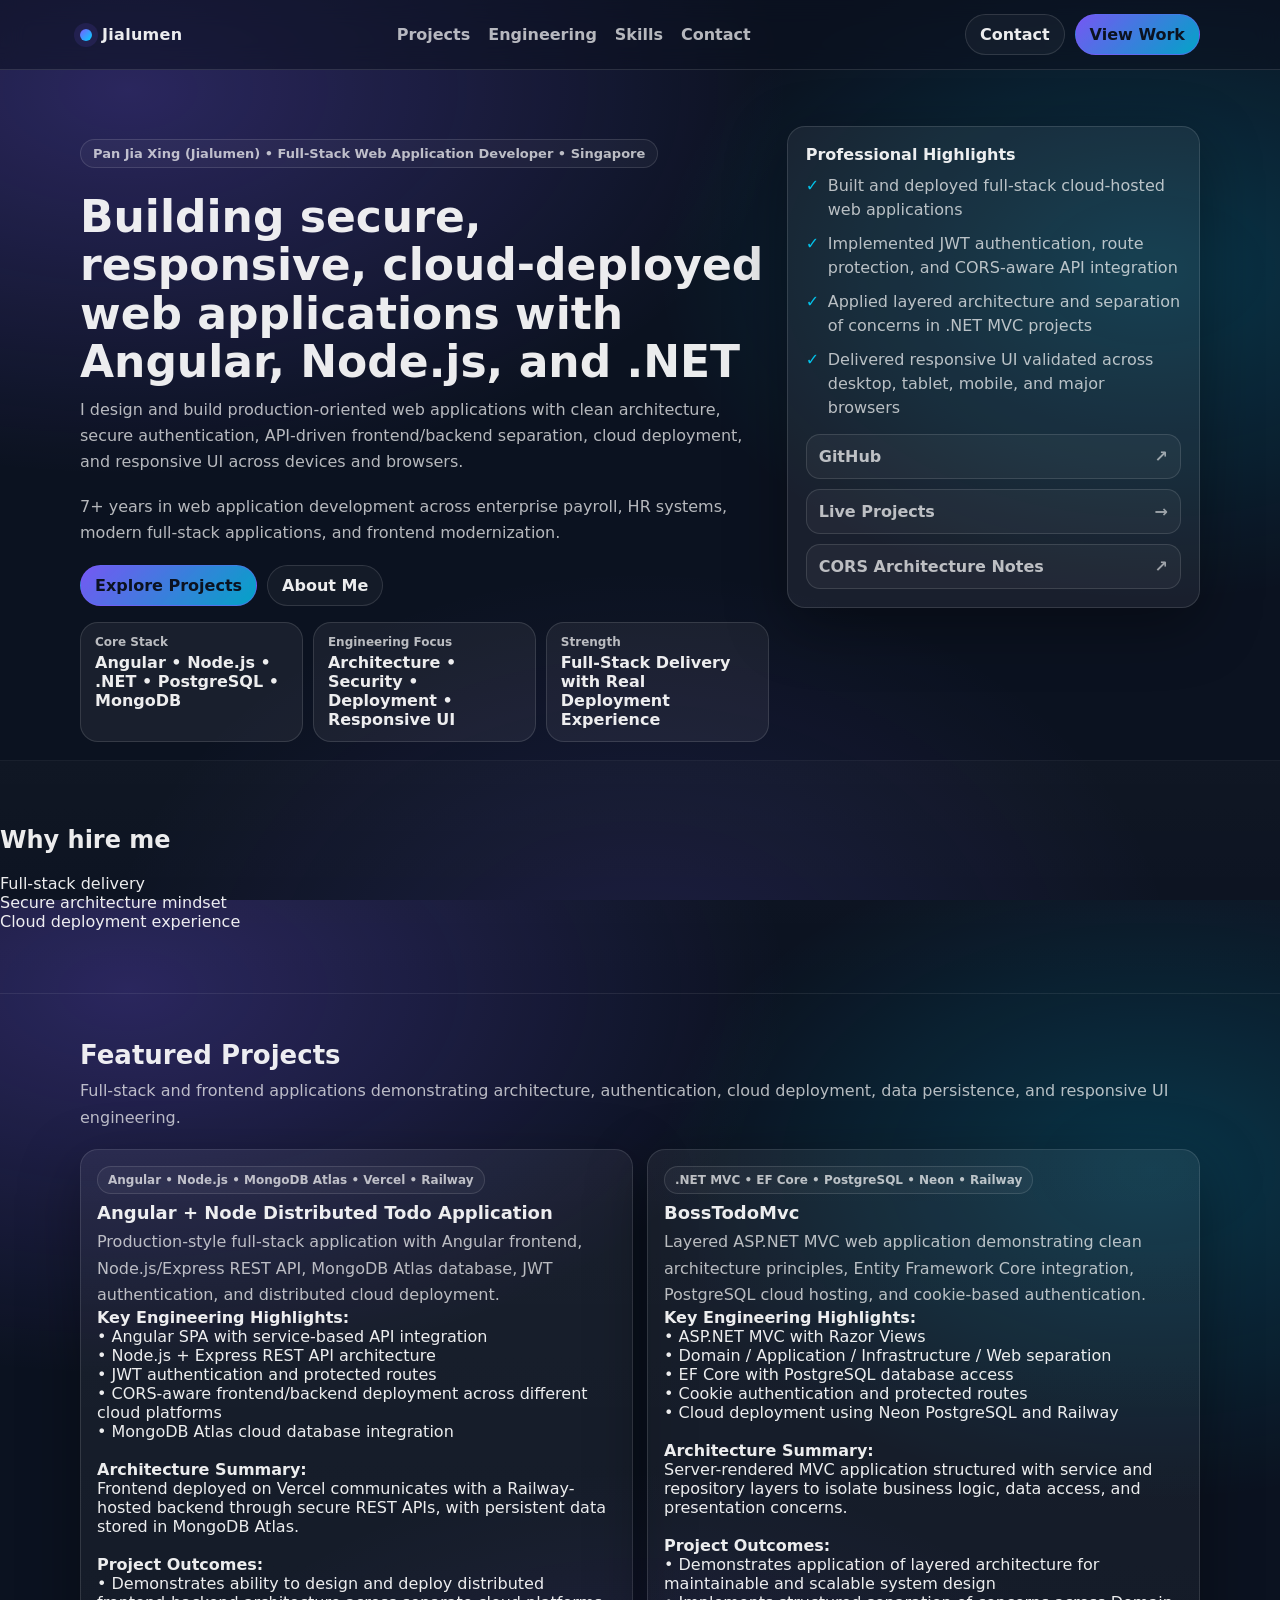
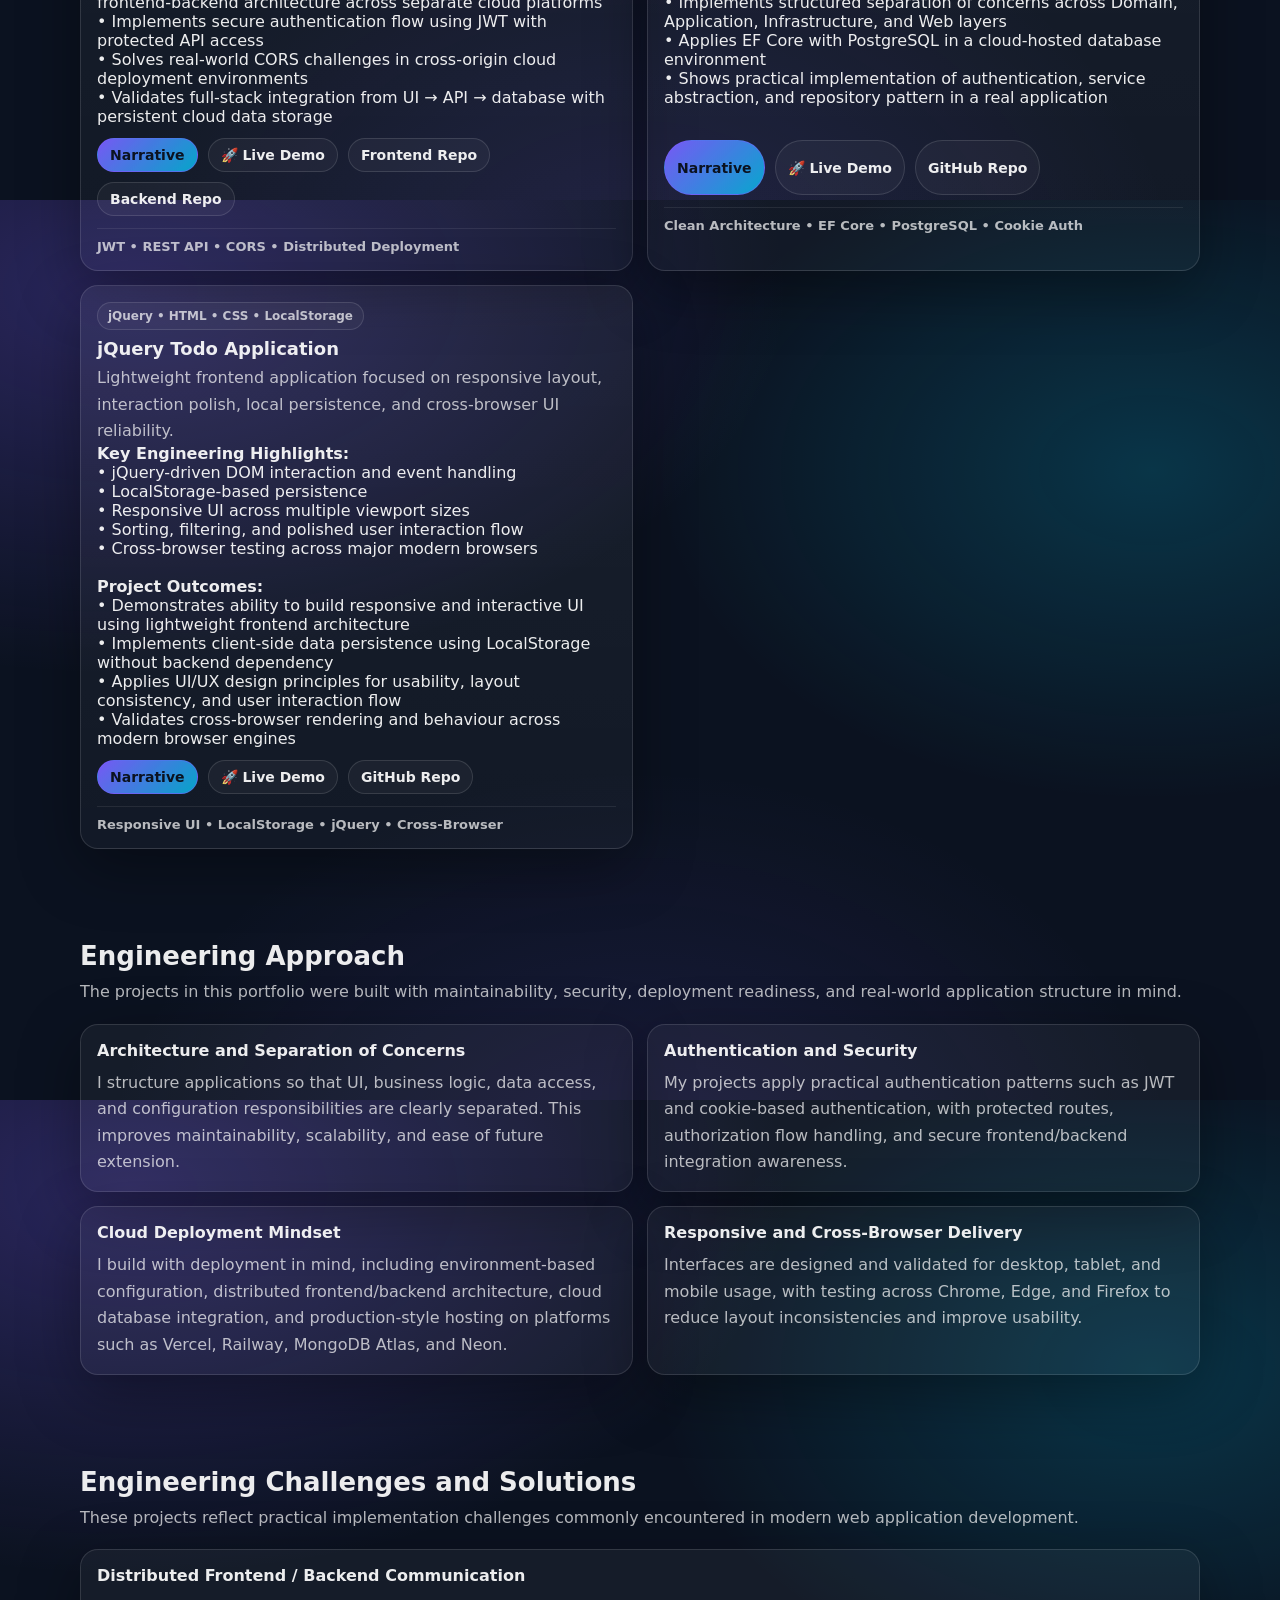
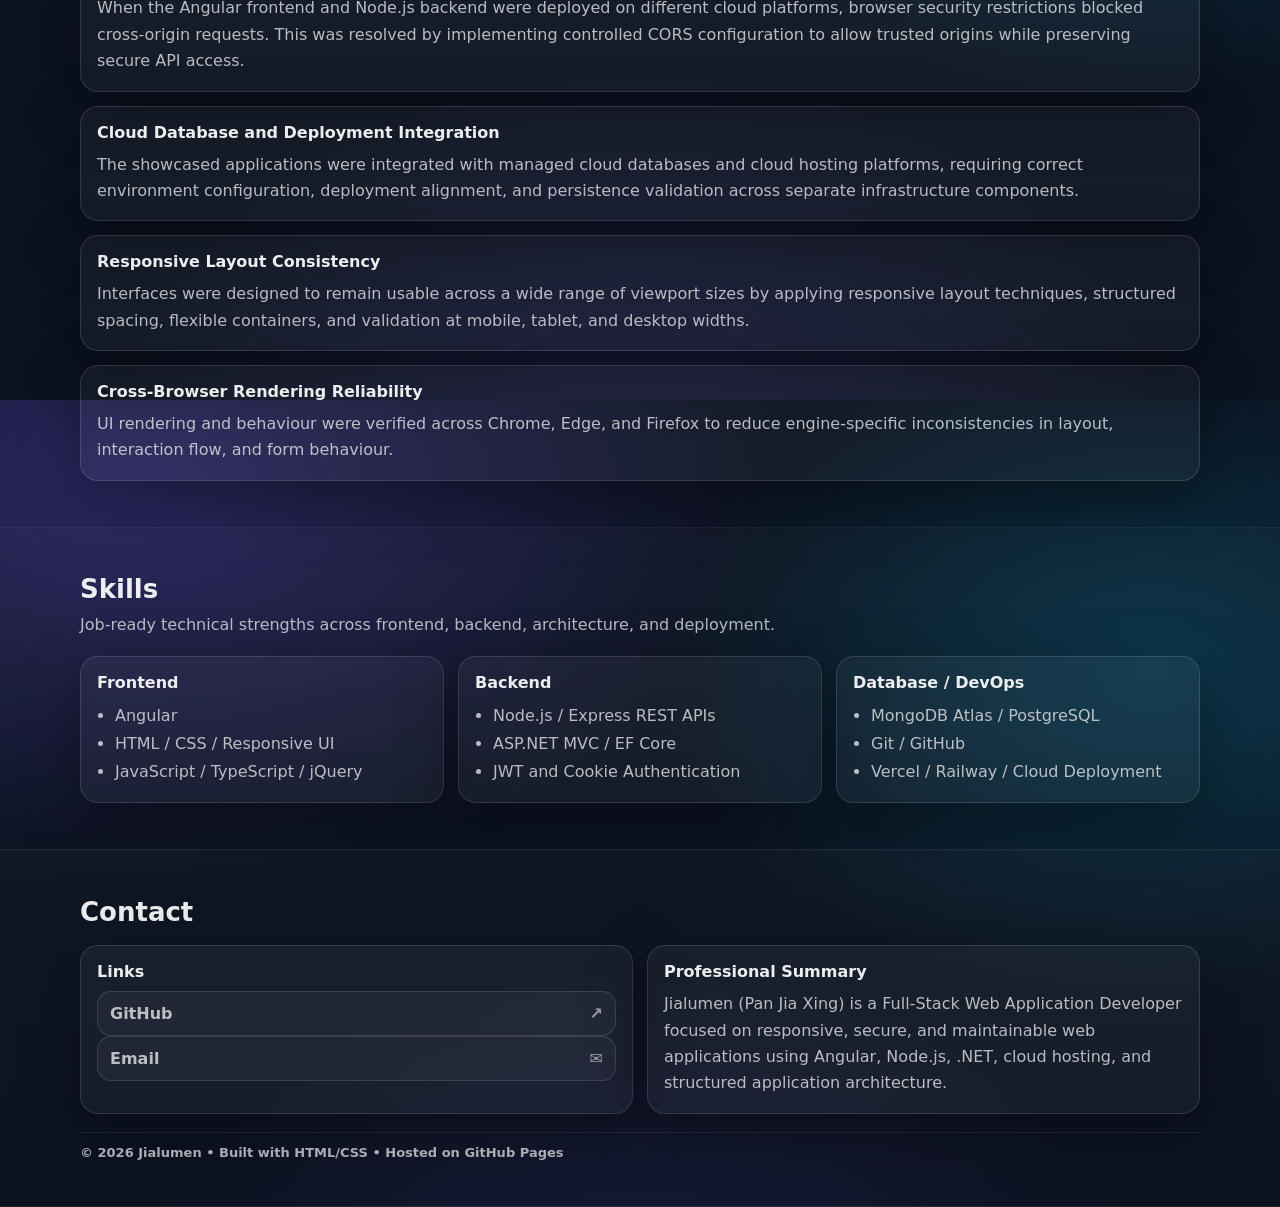
==== index.html @ de4a8c8d "Projects portfolio enhancement" ====
<!doctype html>
<html lang="en">
<head>
  <meta charset="utf-8" />
  <meta name="viewport" content="width=device-width, initial-scale=1" />
  <meta
    name="description"
    content="Jialumen (Pan Jia Xing) — Full-Stack Web Application Developer portfolio featuring Angular, Node.js, .NET, cloud deployment, authentication, clean architecture, and responsive UI engineering."
  />
  <title>Jialumen | Full-Stack Web Application Developer</title>

  <link rel="stylesheet" href="assets/css/style.css" />
</head>

<body>
  <!-- Header -->
  <header class="site-header">
    <div class="container nav">
      <a class="brand" href="#top" aria-label="Go to top">
        <span class="brand-dot" aria-hidden="true"></span>
        <span class="brand-text">Jialumen</span>
      </a>

      <nav class="nav-links" aria-label="Primary">
        <a href="#projects">Projects</a>
        <a href="#engineering">Engineering</a>
        <a href="#skills">Skills</a>
        <a href="#contact">Contact</a>
      </nav>

      <div class="nav-actions">
        <a class="btn btn-ghost" href="#contact">Contact</a>
        <a class="btn btn-primary" href="#projects">View Work</a>
      </div>
    </div>
  </header>

  <main id="top">
    <!-- Hero -->
    <section class="hero">
      <div class="container hero-grid">
        <div class="hero-left">
          <p class="pill">Pan Jia Xing (Jialumen) • Full-Stack Web Application Developer • Singapore</p>

          <h1 class="hero-title">
            Building secure, responsive, cloud-deployed web applications with Angular, Node.js, and .NET
          </h1>

          <p class="hero-subtitle">
            I design and build production-oriented web applications with clean architecture, secure authentication,
            API-driven frontend/backend separation, cloud deployment, and responsive UI across devices and browsers.
          </p>

<p class="hero-subtitle">
          7+ years in web application development across enterprise payroll, HR systems, 
          modern full-stack applications, and frontend modernization.
</p>
          <div class="hero-cta">
            <a class="btn btn-primary" href="#projects">Explore Projects</a>
            <a class="btn btn-ghost" href="About_Me.html" target="_blank" rel="noopener noreferrer">About Me</a>
          </div>

          <div class="hero-meta">
            <div class="meta-card">
              <div class="meta-label">Core Stack</div>
              <div class="meta-value">Angular • Node.js • .NET • PostgreSQL • MongoDB</div>
            </div>
            <div class="meta-card">
              <div class="meta-label">Engineering Focus</div>
              <div class="meta-value">Architecture • Security • Deployment • Responsive UI</div>
            </div>
            <div class="meta-card">
              <div class="meta-label">Strength</div>
              <div class="meta-value">Full-Stack Delivery with Real Deployment Experience</div>
            </div>
          </div>
        </div>

        <aside class="hero-right" aria-label="Highlights">
          <div class="panel">
            <h2 class="panel-title">Professional Highlights</h2>
            <ul class="checklist">
              <li>Built and deployed full-stack cloud-hosted web applications</li>
              <li>Implemented JWT authentication, route protection, and CORS-aware API integration</li>
              <li>Applied layered architecture and separation of concerns in .NET MVC projects</li>
              <li>Delivered responsive UI validated across desktop, tablet, mobile, and major browsers</li>
            </ul>

            <div class="panel-links">
              <a class="link-row" href="https://github.com/Heng03a" target="_blank" rel="noreferrer">
                <span>GitHub</span><span class="arrow">↗</span>
              </a>
              <a class="link-row" href="#projects">
                <span>Live Projects</span><span class="arrow">→</span>
              </a>
              <a class="link-row" href="Distributed_CORS.html" target="_blank" rel="noopener noreferrer">
                <span>CORS Architecture Notes</span><span class="arrow">↗</span>
              </a>
            </div>
          </div>
        </aside>
      </div>
    </section>

<section id="why-hire-me" class="section section-alt">
          <h2>Why hire me</h2>
  <p>
  Full-stack delivery<br />

Secure architecture mindset<br />

Cloud deployment experience<br />

</p>
</section>
    
    <!-- Projects -->
    <section id="projects" class="section">
      <div class="container">
        <div class="section-head">
          <h2>Featured Projects</h2>
          <p>
            Full-stack and frontend applications demonstrating architecture, authentication, cloud deployment,
            data persistence, and responsive UI engineering.
          </p>
        </div>

        <div class="grid cards">
          <!-- Project 1 -->
          <article class="card">
            <div class="card-top">
              <div class="tag">Angular • Node.js • MongoDB Atlas • Vercel • Railway</div>
              <h3>Angular + Node Distributed Todo Application</h3>

              <p class="muted">
                Production-style full-stack application with Angular frontend, Node.js/Express REST API,
                MongoDB Atlas database, JWT authentication, and distributed cloud deployment.
              </p>

              <div>
                <b>Key Engineering Highlights:</b><br />
                • Angular SPA with service-based API integration<br />
                • Node.js + Express REST API architecture<br />
                • JWT authentication and protected routes<br />
                • CORS-aware frontend/backend deployment across different cloud platforms<br />
                • MongoDB Atlas cloud database integration
                <br /><br />

                <b>Architecture Summary:</b><br />
                Frontend deployed on Vercel communicates with a Railway-hosted backend through secure REST APIs,
                with persistent data stored in MongoDB Atlas.
<br /><br />
                <b>Project Outcomes:</b><br />
• Demonstrates ability to design and deploy distributed frontend-backend architecture across separate cloud platforms<br />
• Implements secure authentication flow using JWT with protected API access<br />
• Solves real-world CORS challenges in cross-origin cloud deployment environments<br />
• Validates full-stack integration from UI → API → database with persistent cloud data storage
              </div>
            </div>

            <div class="card-actions">
              <a class="btn btn-primary btn-sm" href="projects/Angular-Todo.html" target="_blank" rel="noopener noreferrer">
                Narrative
              </a>
              <a class="btn btn-ghost btn-sm" href="https://angular-todo-mongodb-frontend.vercel.app/login" target="_blank" rel="noopener noreferrer">
                🚀 Live Demo
              </a>
              <a class="btn btn-ghost btn-sm" href="https://github.com/Heng03a/angular-todo-mongodb-frontend#README.md" target="_blank" rel="noopener noreferrer">
                Frontend Repo
              </a>
              <a class="btn btn-ghost btn-sm" href="https://github.com/Heng03a/angular-todo-mongodb-backend#README.md" target="_blank" rel="noopener noreferrer">
                Backend Repo
              </a>
            </div>

            <div class="card-foot">
              <span class="foot-item">JWT • REST API • CORS • Distributed Deployment</span>
            </div>
          </article>

          <!-- Project 2 -->
          <article class="card">
            <div class="card-top">
              <div class="tag">.NET MVC • EF Core • PostgreSQL • Neon • Railway</div>
              <h3>BossTodoMvc</h3>

              <p class="muted">
                Layered ASP.NET MVC web application demonstrating clean architecture principles,
                Entity Framework Core integration, PostgreSQL cloud hosting, and cookie-based authentication.
              </p>

              <div>
                <b>Key Engineering Highlights:</b><br />
                • ASP.NET MVC with Razor Views<br />
                • Domain / Application / Infrastructure / Web separation<br />
                • EF Core with PostgreSQL database access<br />
                • Cookie authentication and protected routes<br />
                • Cloud deployment using Neon PostgreSQL and Railway
                <br /><br />

                <b>Architecture Summary:</b><br />
                Server-rendered MVC application structured with service and repository layers to isolate business logic,
                data access, and presentation concerns.
<br /><br />
<b>Project Outcomes:</b><br />
• Demonstrates application of layered architecture for maintainable and scalable system design<br />
• Implements structured separation of concerns across Domain, Application, Infrastructure, and Web layers<br />
• Applies EF Core with PostgreSQL in a cloud-hosted database environment<br />
• Shows practical implementation of authentication, service abstraction, and repository pattern in a real application
              </div>
            </div>

            <div class="card-actions">
              <a class="btn btn-primary btn-sm" href="projects/BossTodoMvc.html" target="_blank" rel="noopener noreferrer">
                Narrative
              </a>
              <a class="btn btn-ghost btn-sm" href="https://bosstodomvcrailwayneno-production.up.railway.app/" target="_blank" rel="noopener noreferrer">
                🚀 Live Demo
              </a>
              <a class="btn btn-ghost btn-sm" href="https://github.com/Heng03a/BossTodoMvc_Railway_Neno#README.md" target="_blank" rel="noopener noreferrer">
                GitHub Repo
              </a>
            </div>

            <div class="card-foot">
              <span class="foot-item">Clean Architecture • EF Core • PostgreSQL • Cookie Auth</span>
            </div>
          </article>

          <!-- Project 3 -->
          <article class="card">
            <div class="card-top">
              <div class="tag">jQuery • HTML • CSS • LocalStorage</div>
              <h3>jQuery Todo Application</h3>

              <p class="muted">
                Lightweight frontend application focused on responsive layout, interaction polish,
                local persistence, and cross-browser UI reliability.
              </p>

              <div>
                <b>Key Engineering Highlights:</b><br />
                • jQuery-driven DOM interaction and event handling<br />
                • LocalStorage-based persistence<br />
                • Responsive UI across multiple viewport sizes<br />
                • Sorting, filtering, and polished user interaction flow<br />
                • Cross-browser testing across major modern browsers
<br /><br />
                <b>Project Outcomes:</b><br />
• Demonstrates ability to build responsive and interactive UI using lightweight frontend architecture<br />
• Implements client-side data persistence using LocalStorage without backend dependency<br />
• Applies UI/UX design principles for usability, layout consistency, and user interaction flow<br />
• Validates cross-browser rendering and behaviour across modern browser engines

              </div>
            </div>

            <div class="card-actions">
              <a class="btn btn-primary btn-sm" href="projects/jquery-todo.html" target="_blank" rel="noopener noreferrer">
                Narrative
              </a>
              <a class="btn btn-ghost btn-sm" href="https://heng03a.github.io/jquery-todo-app/" target="_blank" rel="noopener noreferrer">
                🚀 Live Demo
              </a>
              <a class="btn btn-ghost btn-sm" href="https://github.com/Heng03a/jquery-todo-app#README.md" target="_blank" rel="noopener noreferrer">
                GitHub Repo
              </a>
            </div>

            <div class="card-foot">
              <span class="foot-item">Responsive UI • LocalStorage • jQuery • Cross-Browser</span>
            </div>
          </article>
        </div>
      </div>
    </section>

    <!-- Engineering -->
    <section id="engineering" class="section">
      <div class="container">
        <div class="section-head">
          <h2>Engineering Approach</h2>
          <p>
            The projects in this portfolio were built with maintainability, security, deployment readiness,
            and real-world application structure in mind.
          </p>
        </div>

        <div class="grid cols-2">
          <div class="mini-card">
            <h3>Architecture and Separation of Concerns</h3>
            <p class="muted">
              I structure applications so that UI, business logic, data access, and configuration responsibilities
              are clearly separated. This improves maintainability, scalability, and ease of future extension.
            </p>
          </div>

          <div class="mini-card">
            <h3>Authentication and Security</h3>
            <p class="muted">
              My projects apply practical authentication patterns such as JWT and cookie-based authentication,
              with protected routes, authorization flow handling, and secure frontend/backend integration awareness.
            </p>
          </div>

          <div class="mini-card">
            <h3>Cloud Deployment Mindset</h3>
            <p class="muted">
              I build with deployment in mind, including environment-based configuration, distributed frontend/backend
              architecture, cloud database integration, and production-style hosting on platforms such as Vercel,
              Railway, MongoDB Atlas, and Neon.
            </p>
          </div>

          <div class="mini-card">
            <h3>Responsive and Cross-Browser Delivery</h3>
            <p class="muted">
              Interfaces are designed and validated for desktop, tablet, and mobile usage, with testing across
              Chrome, Edge, and Firefox to reduce layout inconsistencies and improve usability.
            </p>
          </div>
        </div>
      </div>
    </section>

    <!-- Engineering Challenges -->
    <section id="engineering-challenges" class="section">
      <div class="container">
        <div class="section-head">
          <h2>Engineering Challenges and Solutions</h2>
          <p>
            These projects reflect practical implementation challenges commonly encountered in modern web application development.
          </p>
        </div>

        <div class="grid cols-1">
          <div class="mini-card">
            <h3>Distributed Frontend / Backend Communication</h3>
            <p class="muted">
              When the Angular frontend and Node.js backend were deployed on different cloud platforms,
              browser security restrictions blocked cross-origin requests. This was resolved by implementing
              controlled CORS configuration to allow trusted origins while preserving secure API access.
            </p>
          </div>

          <div class="mini-card">
            <h3>Cloud Database and Deployment Integration</h3>
            <p class="muted">
              The showcased applications were integrated with managed cloud databases and cloud hosting platforms,
              requiring correct environment configuration, deployment alignment, and persistence validation
              across separate infrastructure components.
            </p>
          </div>

          <div class="mini-card">
            <h3>Responsive Layout Consistency</h3>
            <p class="muted">
              Interfaces were designed to remain usable across a wide range of viewport sizes by applying responsive
              layout techniques, structured spacing, flexible containers, and validation at mobile, tablet, and desktop widths.
            </p>
          </div>

          <div class="mini-card">
            <h3>Cross-Browser Rendering Reliability</h3>
            <p class="muted">
              UI rendering and behaviour were verified across Chrome, Edge, and Firefox to reduce engine-specific
              inconsistencies in layout, interaction flow, and form behaviour.
            </p>
          </div>
        </div>
      </div>
    </section>

    <!-- Skills -->
    <section id="skills" class="section section-alt">
      <div class="container">
        <div class="section-head">
          <h2>Skills</h2>
          <p>Job-ready technical strengths across frontend, backend, architecture, and deployment.</p>
        </div>

        <div class="grid cols-3">
          <div class="mini-card">
            <h3>Frontend</h3>
            <ul class="bullets">
              <li>Angular</li>
              <li>HTML / CSS / Responsive UI</li>
              <li>JavaScript / TypeScript / jQuery</li>
            </ul>
          </div>

          <div class="mini-card">
            <h3>Backend</h3>
            <ul class="bullets">
              <li>Node.js / Express REST APIs</li>
              <li>ASP.NET MVC / EF Core</li>
              <li>JWT and Cookie Authentication</li>
            </ul>
          </div>

          <div class="mini-card">
            <h3>Database / DevOps</h3>
            <ul class="bullets">
              <li>MongoDB Atlas / PostgreSQL</li>
              <li>Git / GitHub</li>
              <li>Vercel / Railway / Cloud Deployment</li>
            </ul>
          </div>
        </div>
      </div>
    </section>

    <!-- Contact -->
    <section id="contact" class="section section-alt">
      <div class="container">
        <div class="section-head">
          <h2>Contact</h2>
        </div>

        <div class="contact-grid">
          <div class="mini-card">
            <h3>Links</h3>
            <div class="contact-links">
              <a class="link-row" href="https://github.com/Heng03a" target="_blank" rel="noreferrer">
                <span>GitHub</span><span class="arrow">↗</span>
              </a>
<!--              <a class="link-row" href="https://www.linkedin.com/" target="_blank" rel="noreferrer">
                <span>LinkedIn</span><span class="arrow">↗</span>
              </a> -->
              <a class="link-row" href="mailto:heng03a@gmail.com" target="_blank" rel="noreferrer">
                <span>Email</span><span class="arrow">✉</span>
              </a>
            </div>
          </div>

          <div class="mini-card">
            <h3>Professional Summary</h3>
            <p class="muted">
              Jialumen (Pan Jia Xing) is a Full-Stack Web Application Developer focused on responsive,
              secure, and maintainable web applications using Angular, Node.js, .NET, cloud hosting,
              and structured application architecture.
            </p>
          </div>
        </div>

        <footer class="footer">
          <span>© <span id="year"></span> Jialumen • Built with HTML/CSS • Hosted on GitHub Pages</span>
        </footer>
      </div>
    </section>
  </main>

  <script>
    document.getElementById("year").textContent = new Date().getFullYear();
  </script>
</body>
</html>
---- assets/css/style.css ----
:root{
  --bg: #0b1220;
  --panel: rgba(255,255,255,0.06);
  --panel2: rgba(255,255,255,0.09);
  --text: rgba(255,255,255,0.92);
  --muted: rgba(255,255,255,0.70);
  --border: rgba(255,255,255,0.12);
  --accent: #7c5cff;
  --accent2: #00d4ff;

  --radius: 18px;
  --shadow: 0 18px 60px rgba(0,0,0,0.35);
}

*{ box-sizing: border-box; }
html, body{ height: 100%; }
body{
  margin: 0;
  font-family: ui-sans-serif, system-ui, -apple-system, Segoe UI, Roboto, Arial, "Apple Color Emoji","Segoe UI Emoji";
  color: var(--text);
  background:
    radial-gradient(1200px 700px at 10% 10%, rgba(124,92,255,0.28), transparent 55%),
    radial-gradient(900px 600px at 90% 30%, rgba(0,212,255,0.18), transparent 55%),
    radial-gradient(900px 700px at 50% 110%, rgba(124,92,255,0.14), transparent 60%),
    var(--bg);
}

a{ color: inherit; text-decoration: none; }
a:hover{ opacity: 0.95; }
code{ font-family: ui-monospace, SFMono-Regular, Menlo, Monaco, Consolas, "Liberation Mono", "Courier New", monospace; }

.container{
  width: min(1120px, calc(100% - 40px));
  margin: 0 auto;
}

.site-header{
  position: sticky;
  top: 0;
  z-index: 50;
  backdrop-filter: blur(12px);
  background: rgba(11,18,32,0.55);
  border-bottom: 1px solid var(--border);
}

.nav{
  display: flex;
  align-items: center;
  justify-content: space-between;
  padding: 14px 0;
  gap: 16px;
}

.brand{
  display: flex;
  align-items: center;
  gap: 10px;
  font-weight: 800;
  letter-spacing: 0.3px;
}
.brand-dot{
  width: 12px;
  height: 12px;
  border-radius: 99px;
  background: linear-gradient(135deg, var(--accent), var(--accent2));
  box-shadow: 0 0 0 6px rgba(124,92,255,0.12);
}
.brand-text{ font-size: 16px; }

.nav-links{
  display: none;
  gap: 18px;
  color: var(--muted);
  font-weight: 600;
}
.nav-links a:hover{ color: var(--text); }

.nav-actions{
  display: flex;
  gap: 10px;
  align-items: center;
}

.btn{
  display: inline-flex;
  align-items: center;
  justify-content: center;
  border-radius: 999px;
  padding: 10px 14px;
  font-weight: 700;
  border: 1px solid var(--border);
  background: rgba(255,255,255,0.04);
}
.btn:hover{ background: rgba(255,255,255,0.07); }
.btn-primary{
  border-color: rgba(124,92,255,0.45);
  background: linear-gradient(135deg, rgba(124,92,255,0.95), rgba(0,212,255,0.75));
  color: #0b1220;
}
.btn-ghost{
  color: var(--text);
}
.btn-sm{
  padding: 8px 12px;
  font-size: 14px;
}

/* Hero */
.hero{
  padding: 56px 0 18px;
}
.hero-grid{
  display: grid;
  gap: 18px;
}
.hero-title{
  font-size: clamp(28px, 3.5vw, 44px);
  line-height: 1.1;
  margin: 12px 0 10px;
}
.hero-subtitle{
  color: var(--muted);
  line-height: 1.65;
  font-size: 16px;
  margin: 0 0 18px;
}

.accent{
  background: linear-gradient(135deg, var(--accent), var(--accent2));
  -webkit-background-clip: text;
  background-clip: text;
  color: transparent;
}
.pill{
  display: inline-flex;
  padding: 6px 12px;
  border-radius: 999px;
  border: 1px solid var(--border);
  background: rgba(255,255,255,0.04);
  color: var(--muted);
  font-weight: 700;
  font-size: 13px;
}

.hero-cta{ display: flex; gap: 10px; flex-wrap: wrap; }

.hero-meta{
  display: grid;
  gap: 10px;
  margin-top: 16px;
}
.meta-card{
  padding: 12px 14px;
  border-radius: var(--radius);
  border: 1px solid var(--border);
  background: var(--panel);
}
.meta-label{ color: var(--muted); font-size: 12px; font-weight: 700; }
.meta-value{ margin-top: 4px; font-weight: 800; }

/* Panels / Cards */
.panel, .card, .mini-card{
  border-radius: var(--radius);
  border: 1px solid var(--border);
  background: var(--panel);
  box-shadow: var(--shadow);
}
.panel{
  padding: 18px;
}
.panel-title{
  margin: 0 0 10px;
  font-size: 16px;
}
.checklist{
  list-style: none;
  padding: 0;
  margin: 0 0 14px;
}
.checklist li{
  position: relative;
  padding-left: 22px;
  margin: 10px 0;
  color: var(--muted);
  line-height: 1.5;
}
.checklist li::before{
  content: "✓";
  position: absolute;
  left: 0;
  top: 0;
  color: rgba(0,212,255,0.9);
  font-weight: 900;
}

.panel-links{
  display: grid;
  gap: 10px;
}
.link-row{
  display: flex;
  justify-content: space-between;
  align-items: center;
  padding: 12px 12px;
  border-radius: 14px;
  border: 1px solid var(--border);
  background: rgba(255,255,255,0.04);
  color: var(--muted);
  font-weight: 800;
}
.link-row:hover{ background: rgba(255,255,255,0.07); color: var(--text); }
.arrow{ opacity: 0.8; }

/* Sections */
.section{
  padding: 46px 0;
}
.section-alt{
  background: linear-gradient(180deg, rgba(255,255,255,0.02), rgba(255,255,255,0.00));
  border-top: 1px solid rgba(255,255,255,0.06);
  border-bottom: 1px solid rgba(255,255,255,0.06);
}
.section-head{
  margin-bottom: 18px;
}
.section-head h2{
  margin: 0 0 8px;
  font-size: 26px;
}
.section-head p{
  margin: 0;
  color: var(--muted);
  line-height: 1.65;
}

/* Layout grids */
.grid{
  display: grid;
  gap: 14px;
}
.cards{
  grid-template-columns: 1fr;
}

.cols-1{
  grid-template-columns: 1fr;
}
.cols-2{
  grid-template-columns: 1fr;
}
.cols-3{
  grid-template-columns: 1fr;
}

.card{
  padding: 16px;
  display: grid;
  gap: 12px;
  background: linear-gradient(180deg, var(--panel), rgba(255,255,255,0.03));
}
.tag{
  display: inline-flex;
  width: fit-content;
  padding: 6px 10px;
  border-radius: 999px;
  border: 1px solid var(--border);
  background: rgba(255,255,255,0.04);
  color: var(--muted);
  font-weight: 800;
  font-size: 12px;
}
.card h3{
  margin: 8px 0 6px;
  font-size: 18px;
}
.muted{ color: var(--muted); line-height: 1.65; margin: 0; }

.card-actions{
  display: flex;
  gap: 10px;
  flex-wrap: wrap;
}
.card-foot{
  border-top: 1px solid rgba(255,255,255,0.08);
  padding-top: 10px;
  color: var(--muted);
  font-weight: 700;
  font-size: 13px;
}

.mini-card{
  padding: 16px;
  background: rgba(255,255,255,0.045);
}
.mini-card h3{
  margin: 0 0 10px;
  font-size: 16px;
}
.bullets{
  margin: 0;
  padding-left: 18px;
  color: var(--muted);
  line-height: 1.75;
}

.note{
  margin-top: 14px;
  padding: 12px 14px;
  border-radius: 14px;
  border: 1px solid var(--border);
  background: rgba(255,255,255,0.04);
  color: var(--muted);
  line-height: 1.6;
}

.contact-grid{
  display: grid;
  gap: 14px;
}

.footer{
  margin-top: 18px;
  padding-top: 12px;
  border-top: 1px solid rgba(255,255,255,0.08);
  color: rgba(255,255,255,0.65);
  font-weight: 700;
  font-size: 13px;
}

/* ==============================
   PROJECT LINK BUTTON SYSTEM
   ============================== */

.project-links {
  display: flex;
  gap: 12px;
  flex-wrap: wrap;
  margin-top: 16px;
}

/* Base Button */
.btn-link {
  display: inline-flex;
  align-items: center;
  gap: 8px;
  padding: 10px 18px;
  border-radius: 999px;
  font-size: 14px;
  font-weight: 600;
  text-decoration: none;
  transition: all 0.3s ease;
  cursor: pointer;
}

/* GitHub Badge */
.btn-github {
  background: #24292e;
  color: white;
}

.btn-github:hover {
  background: #000;
  transform: translateY(-3px);
  box-shadow: 0 8px 18px rgba(0,0,0,0.2);
}

/* Backend Badge */
.btn-backend {
  background: linear-gradient(135deg, #6c63ff, #5a54d6);
  color: white;
}

.btn-backend:hover {
  transform: translateY(-3px) scale(1.03);
  box-shadow: 0 8px 20px rgba(90, 84, 214, 0.4);
}

/* Live Demo Badge */
.btn-live {
  background: linear-gradient(135deg, #00c853, #00a844);
  color: white;
}

.btn-live:hover {
  transform: translateY(-3px) scale(1.03);
  box-shadow: 0 8px 20px rgba(0, 200, 83, 0.4);
}

/* GitHub SVG icon */
.github-icon {
  width: 16px;
  height: 16px;
}

/* ==============================
   RESPONSIVE BEHAVIOR
   ============================== */

@media (max-width: 768px) {
  .project-links {
    justify-content: center;
  }

  .btn-link {
    width: 100%;
    justify-content: center;
  }
}

@media (max-width: 480px) {
  .btn-link {
    font-size: 13px;
    padding: 9px 14px;
  }
}

/* Desktop */
@media (min-width: 860px){
  .nav-links{ display: flex; }
  .hero-grid{ grid-template-columns: 1.25fr 0.75fr; align-items: start; }
  .hero-meta{ grid-template-columns: repeat(3, 1fr); }
  .cards{ grid-template-columns: repeat(2, 1fr); }
  .cols-2{ grid-template-columns: repeat(2, 1fr); }
  .cols-3{ grid-template-columns: repeat(3, 1fr); }
  .contact-grid{ grid-template-columns: 1fr 1fr; }
}
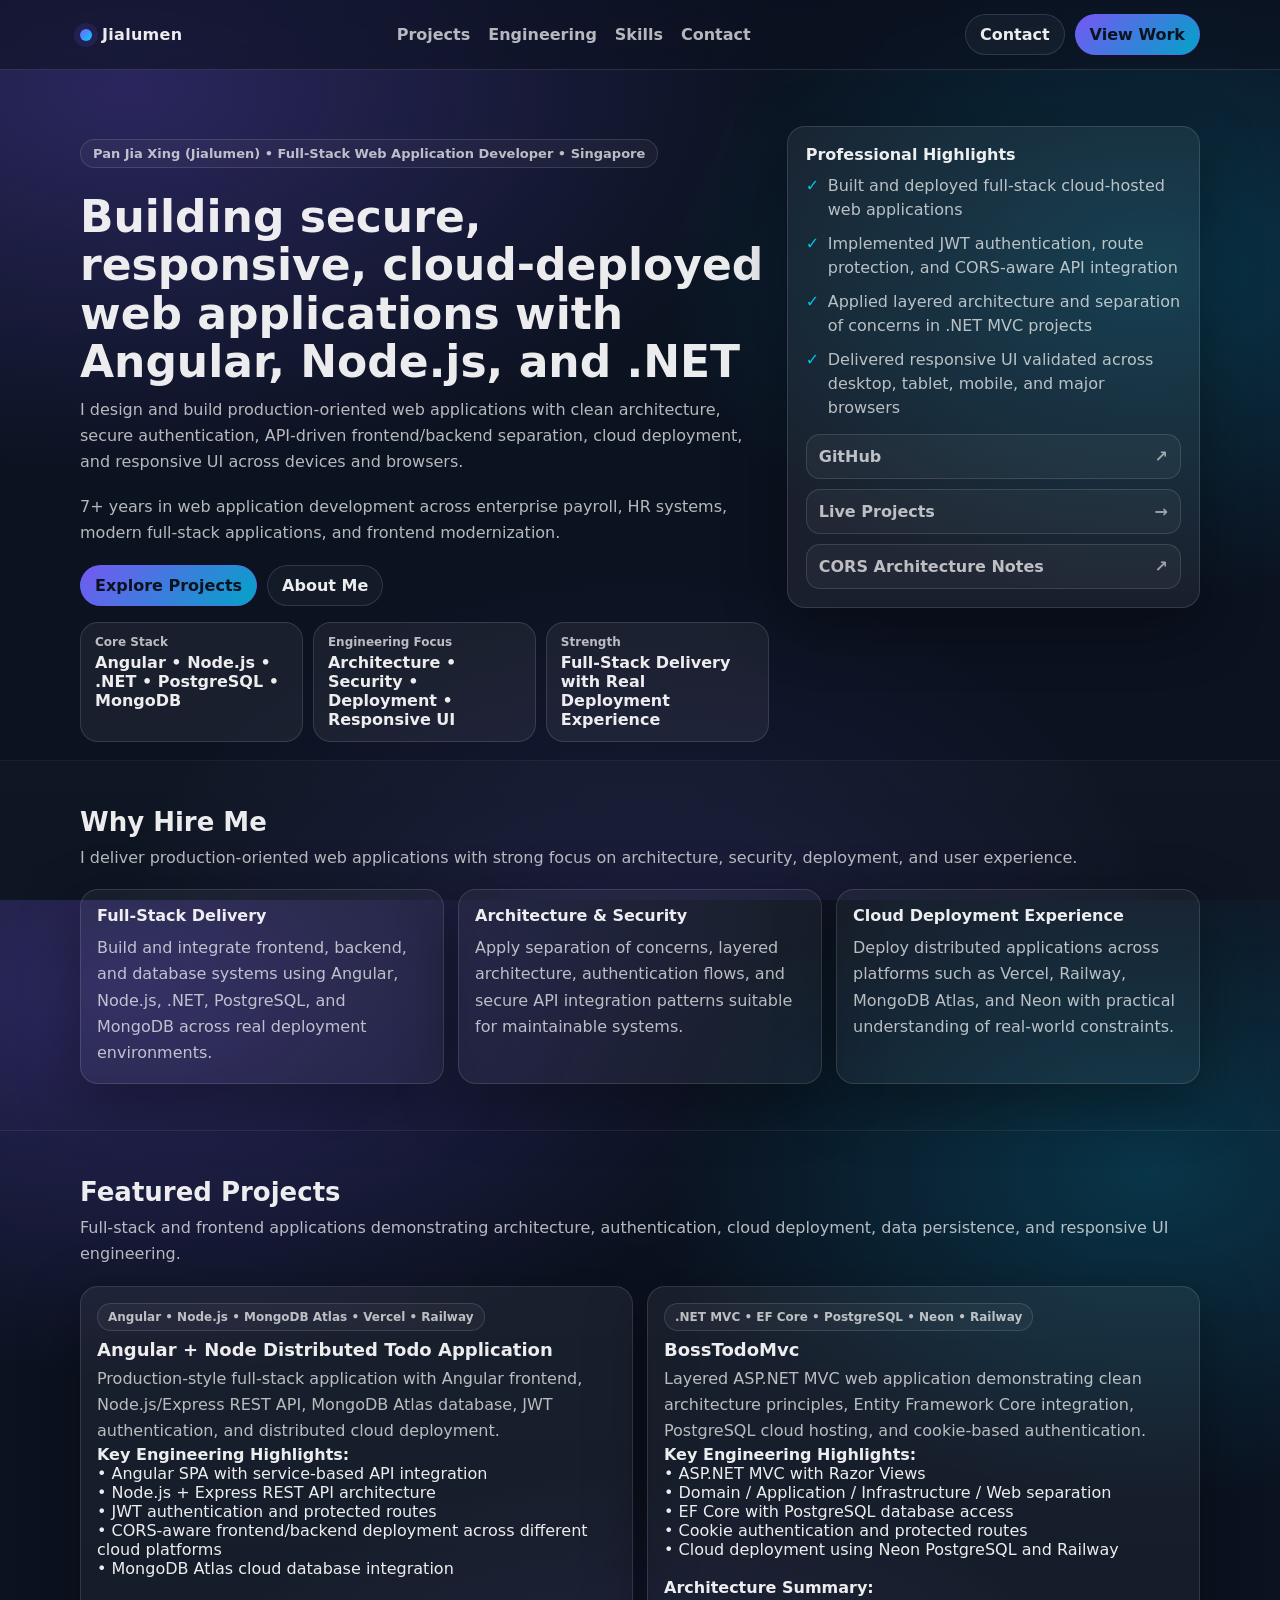
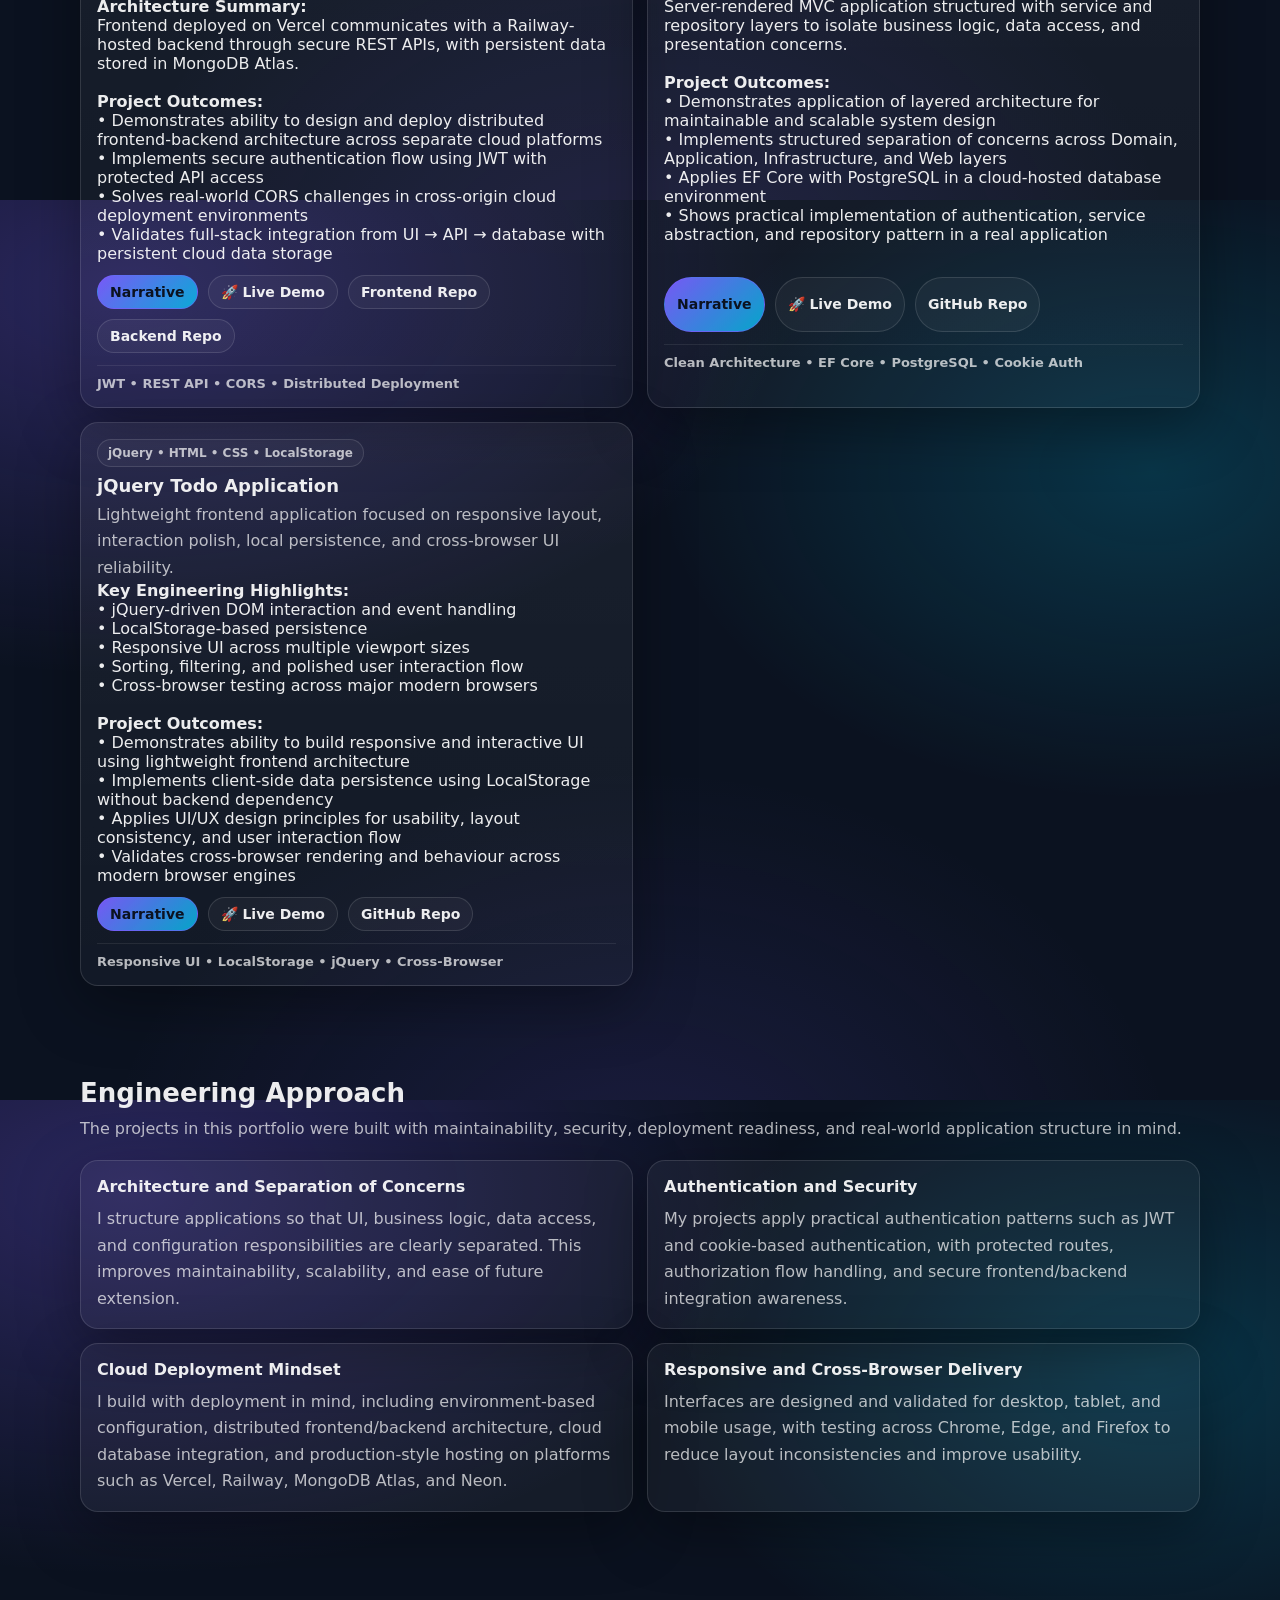
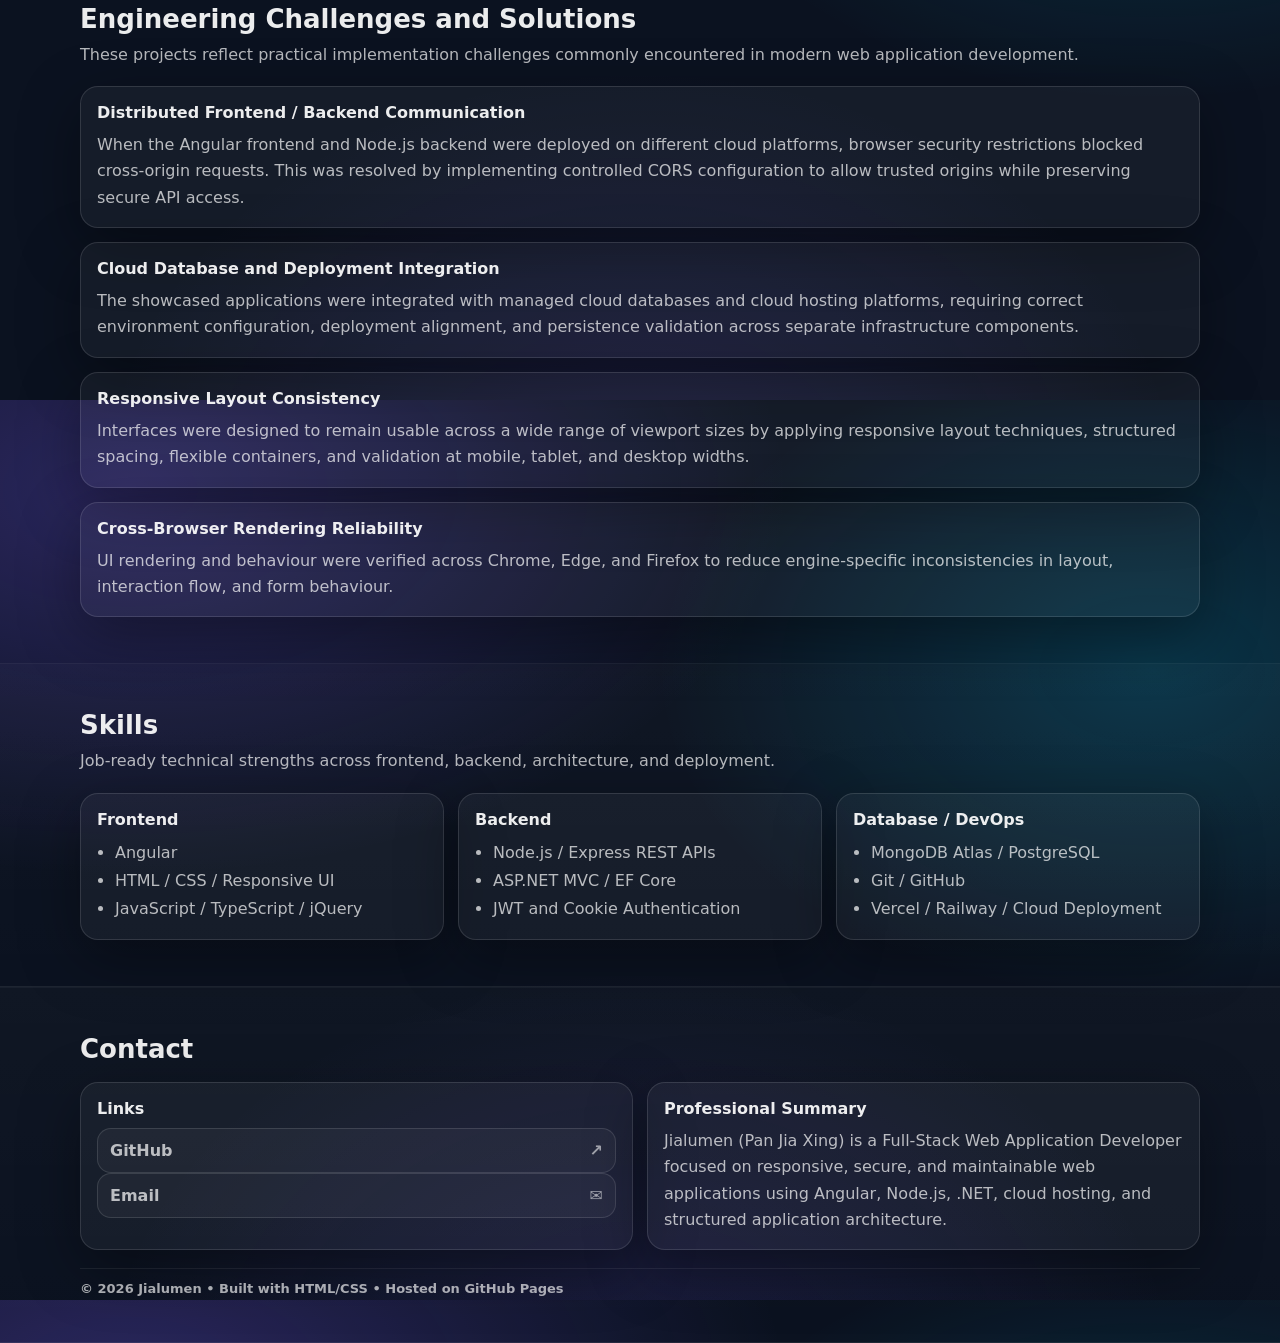
==== commit 7cef2969: "Projects portfolio enhancement" ====
--- a/index.html
+++ b/index.html
@@ -102,16 +102,45 @@
       </div>
     </section>
 
-<section id="why-hire-me" class="section section-alt">
-          <h2>Why hire me</h2>
-  <p>
-  Full-stack delivery<br />
-
-Secure architecture mindset<br />
-
-Cloud deployment experience<br />
-
-</p>
+    <section id="why-hire-me" class="section section-alt">
+  <div class="container">
+
+    <div class="section-head">
+      <h2>Why Hire Me</h2>
+      <p>
+        I deliver production-oriented web applications with strong focus on architecture,
+        security, deployment, and user experience.
+      </p>
+    </div>
+
+    <div class="grid cols-3">
+
+      <div class="mini-card">
+        <h3>Full-Stack Delivery</h3>
+        <p class="muted">
+          Build and integrate frontend, backend, and database systems using Angular,
+          Node.js, .NET, PostgreSQL, and MongoDB across real deployment environments.
+        </p>
+      </div>
+
+      <div class="mini-card">
+        <h3>Architecture & Security</h3>
+        <p class="muted">
+          Apply separation of concerns, layered architecture, authentication flows,
+          and secure API integration patterns suitable for maintainable systems.
+        </p>
+      </div>
+
+      <div class="mini-card">
+        <h3>Cloud Deployment Experience</h3>
+        <p class="muted">
+          Deploy distributed applications across platforms such as Vercel, Railway,
+          MongoDB Atlas, and Neon with practical understanding of real-world constraints.
+        </p>
+      </div>
+
+    </div>
+  </div>
 </section>
     
     <!-- Projects -->
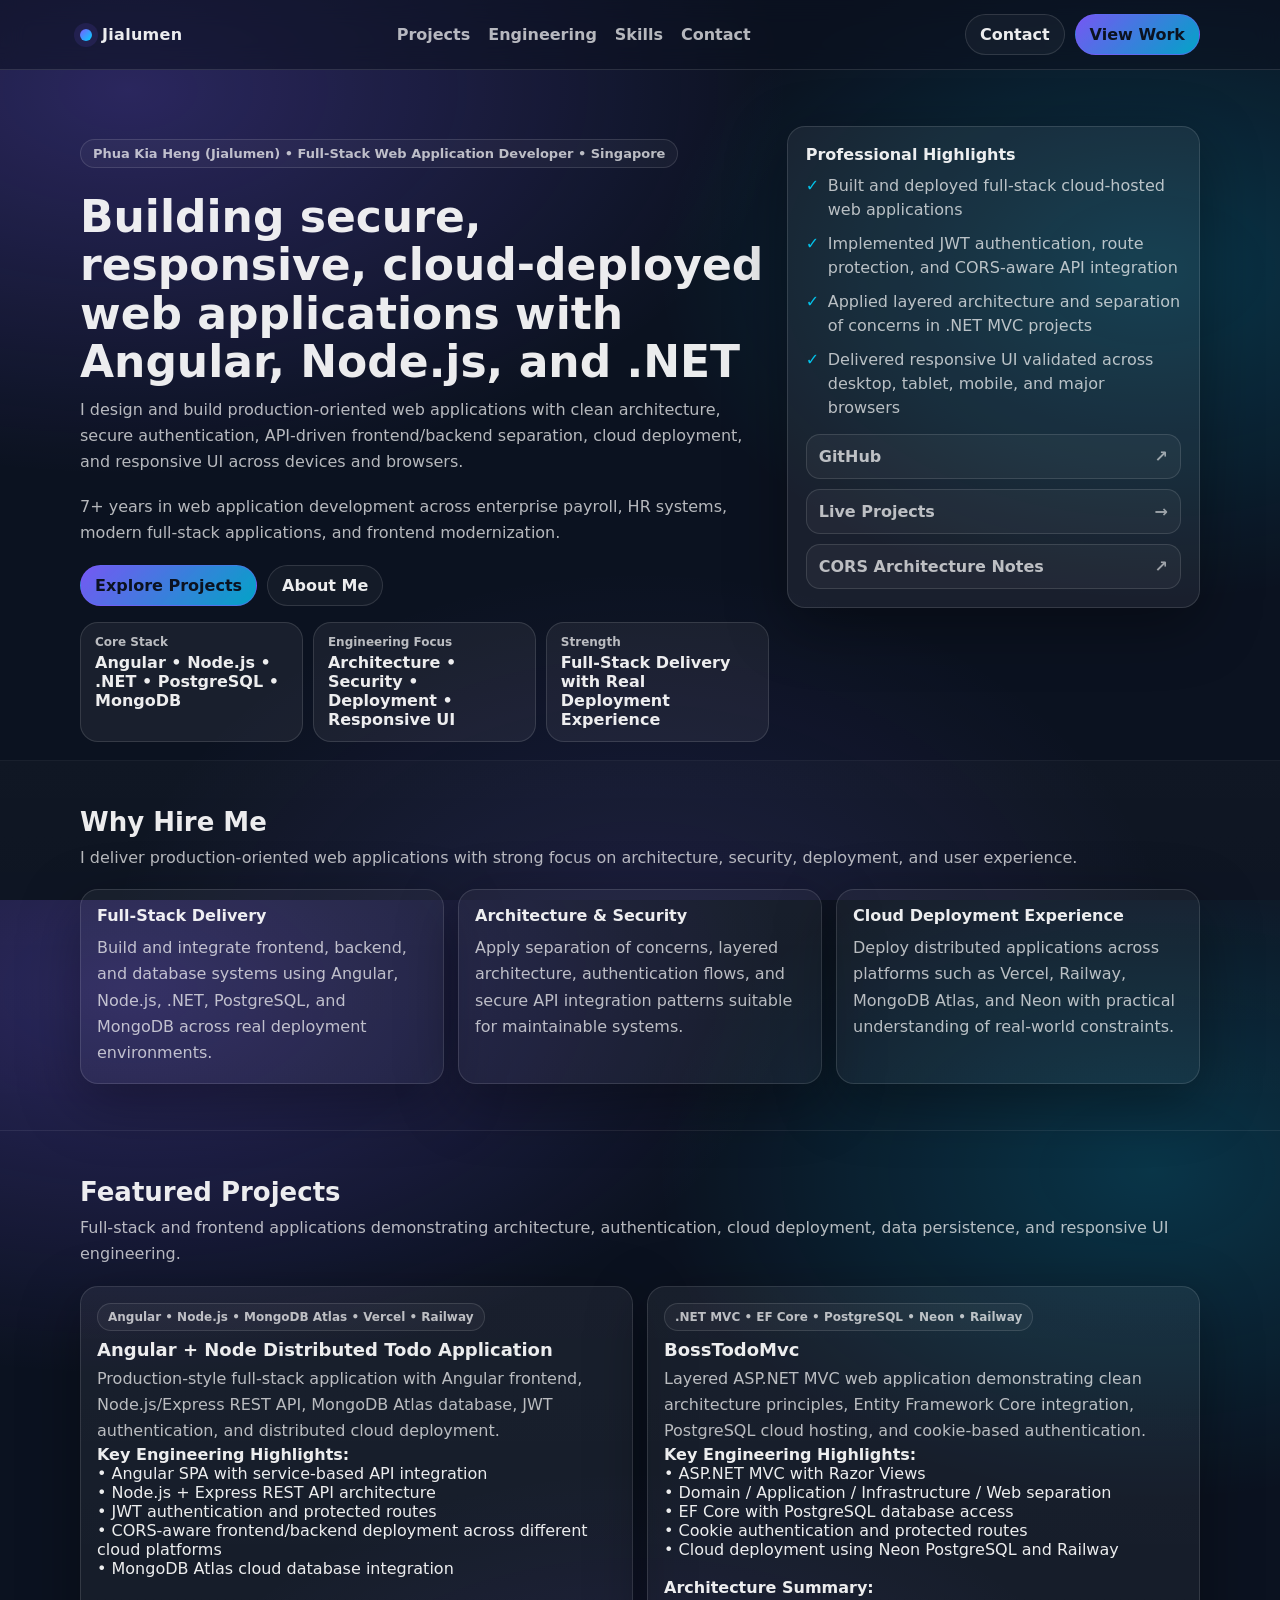
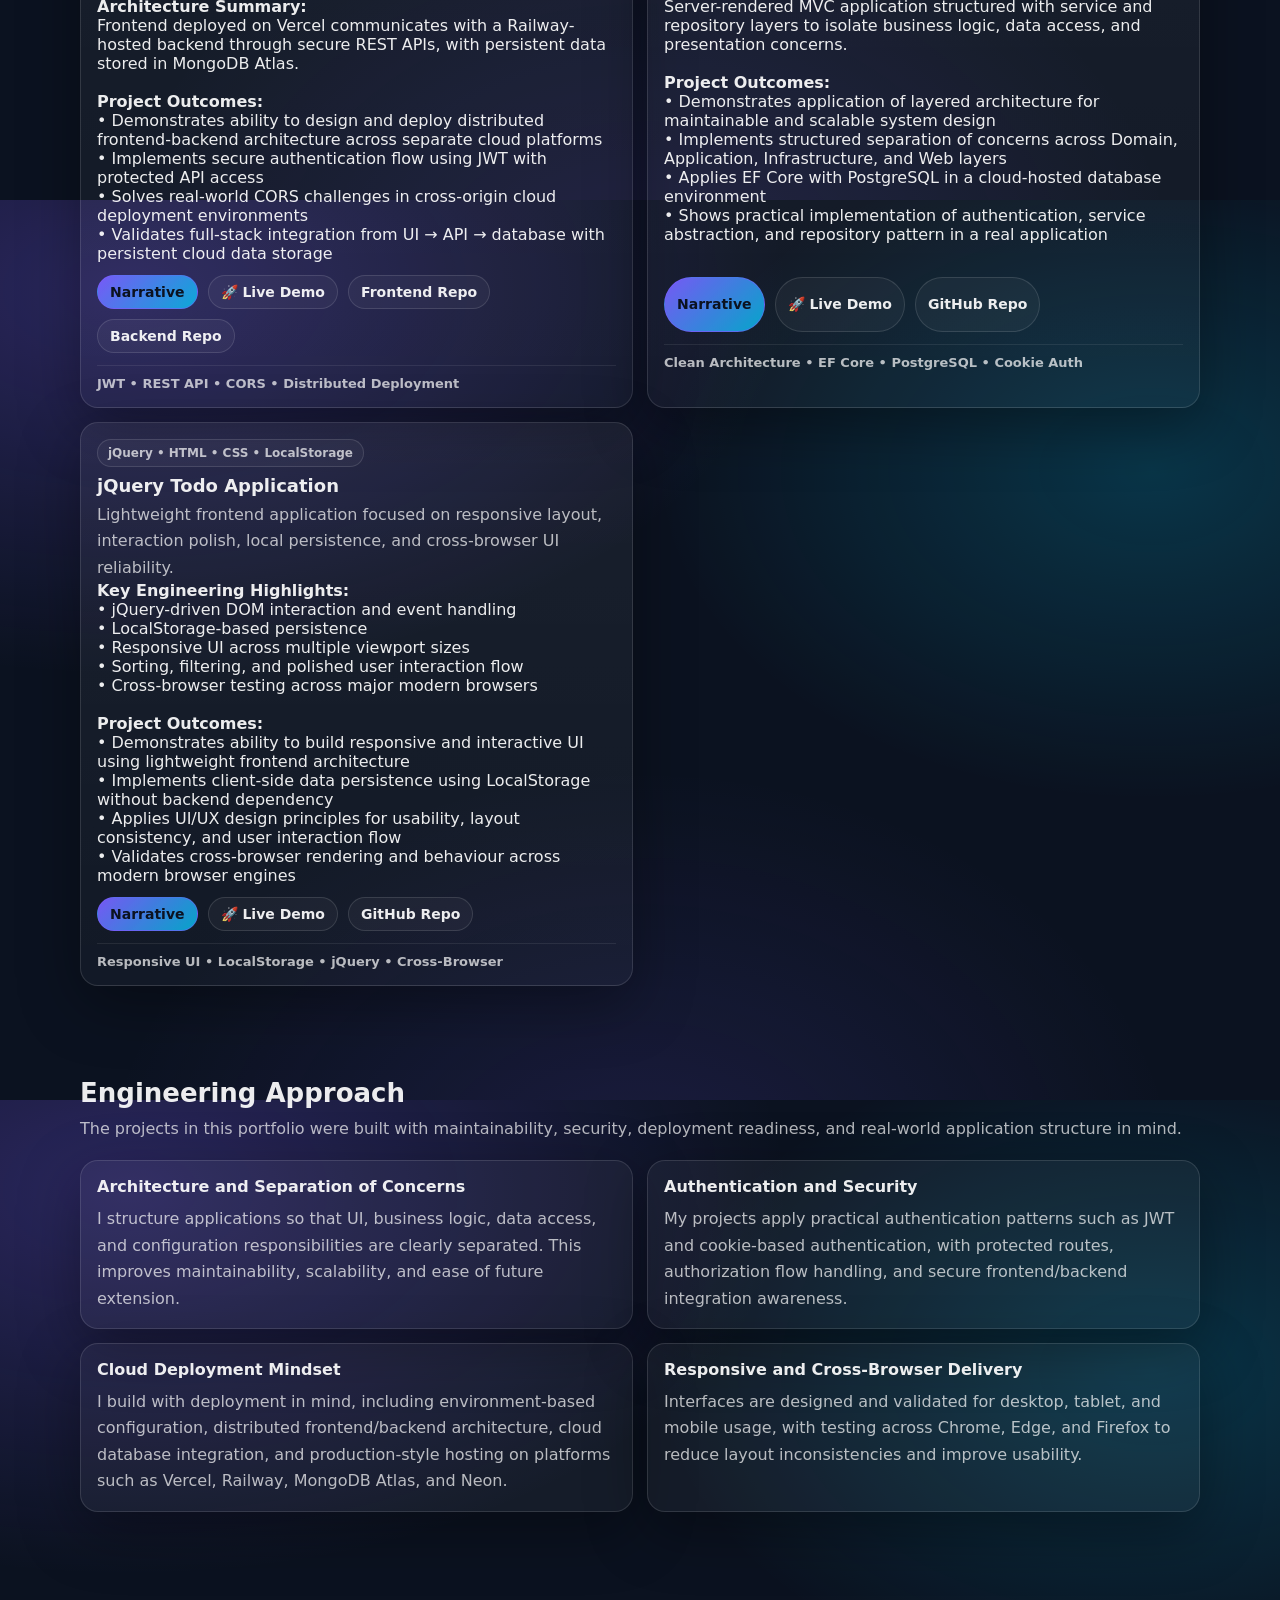
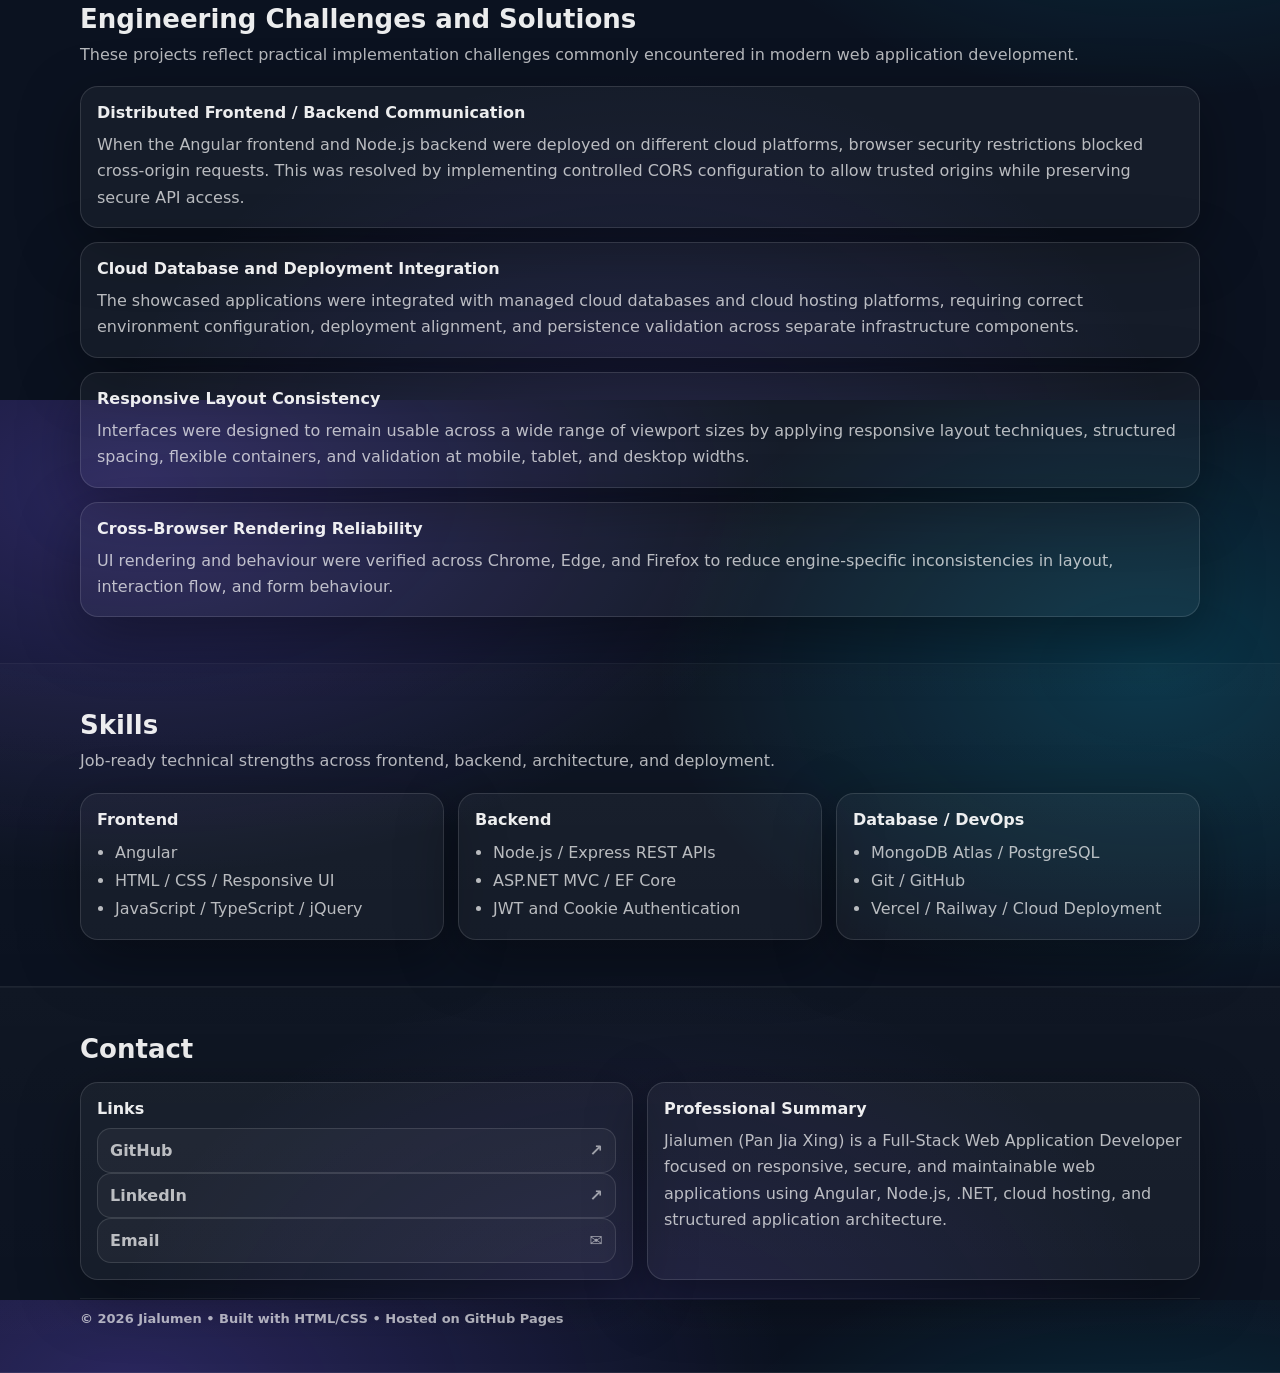
==== commit e8638163: "Projects portfolio enhancement" ====
--- a/index.html
+++ b/index.html
@@ -5,7 +5,7 @@
   <meta name="viewport" content="width=device-width, initial-scale=1" />
   <meta
     name="description"
-    content="Jialumen (Pan Jia Xing) — Full-Stack Web Application Developer portfolio featuring Angular, Node.js, .NET, cloud deployment, authentication, clean architecture, and responsive UI engineering."
+    content="Jialumen (Phua Kia Heng) — Full-Stack Web Application Developer portfolio featuring Angular, Node.js, .NET, cloud deployment, authentication, clean architecture, and responsive UI engineering."
   />
   <title>Jialumen | Full-Stack Web Application Developer</title>
 
@@ -40,7 +40,7 @@
     <section class="hero">
       <div class="container hero-grid">
         <div class="hero-left">
-          <p class="pill">Pan Jia Xing (Jialumen) • Full-Stack Web Application Developer • Singapore</p>
+          <p class="pill">Phua  Kia Heng (Jialumen) • Full-Stack Web Application Developer • Singapore</p>
 
           <h1 class="hero-title">
             Building secure, responsive, cloud-deployed web applications with Angular, Node.js, and .NET
@@ -453,9 +453,9 @@
               <a class="link-row" href="https://github.com/Heng03a" target="_blank" rel="noreferrer">
                 <span>GitHub</span><span class="arrow">↗</span>
               </a>
-<!--              <a class="link-row" href="https://www.linkedin.com/" target="_blank" rel="noreferrer">
+              <a class="link-row" href="https://www.linkedin.com/" target="_blank" rel="noreferrer">
                 <span>LinkedIn</span><span class="arrow">↗</span>
-              </a> -->
+              </a> 
               <a class="link-row" href="mailto:heng03a@gmail.com" target="_blank" rel="noreferrer">
                 <span>Email</span><span class="arrow">✉</span>
               </a>
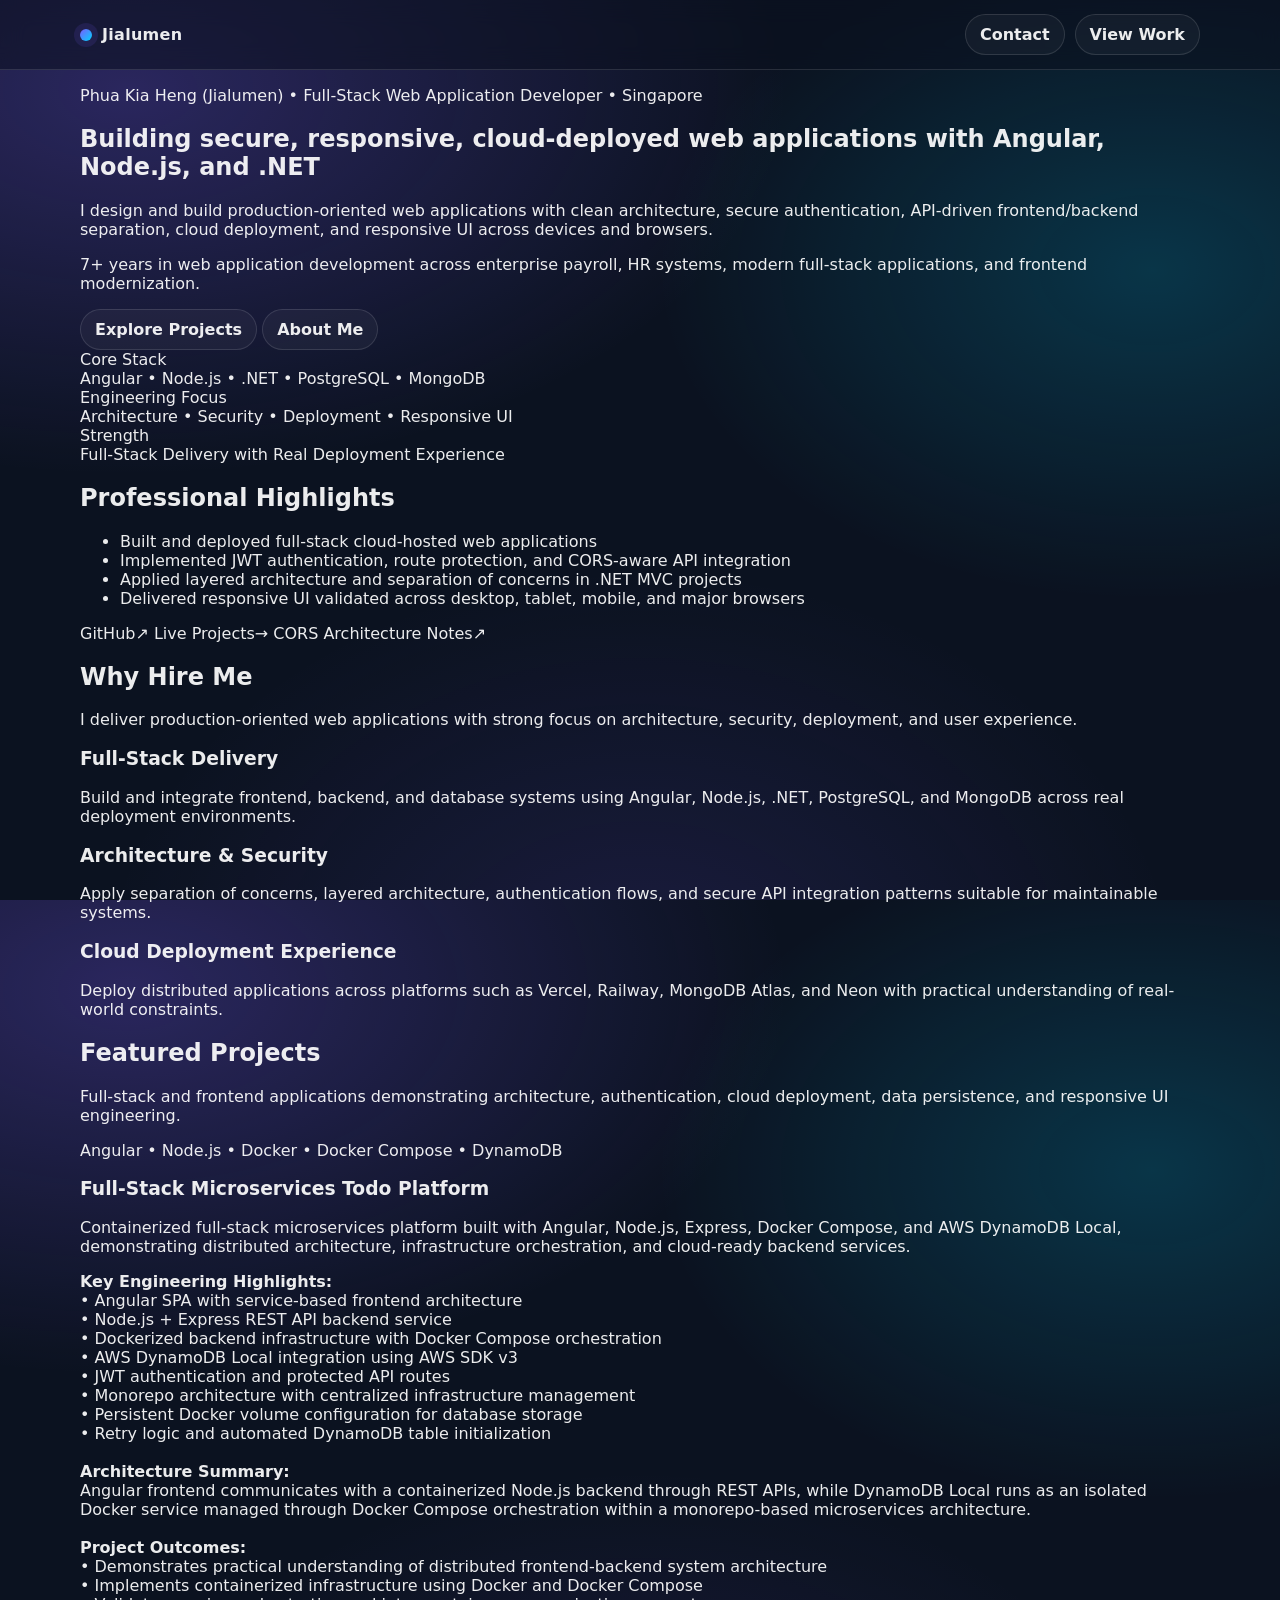
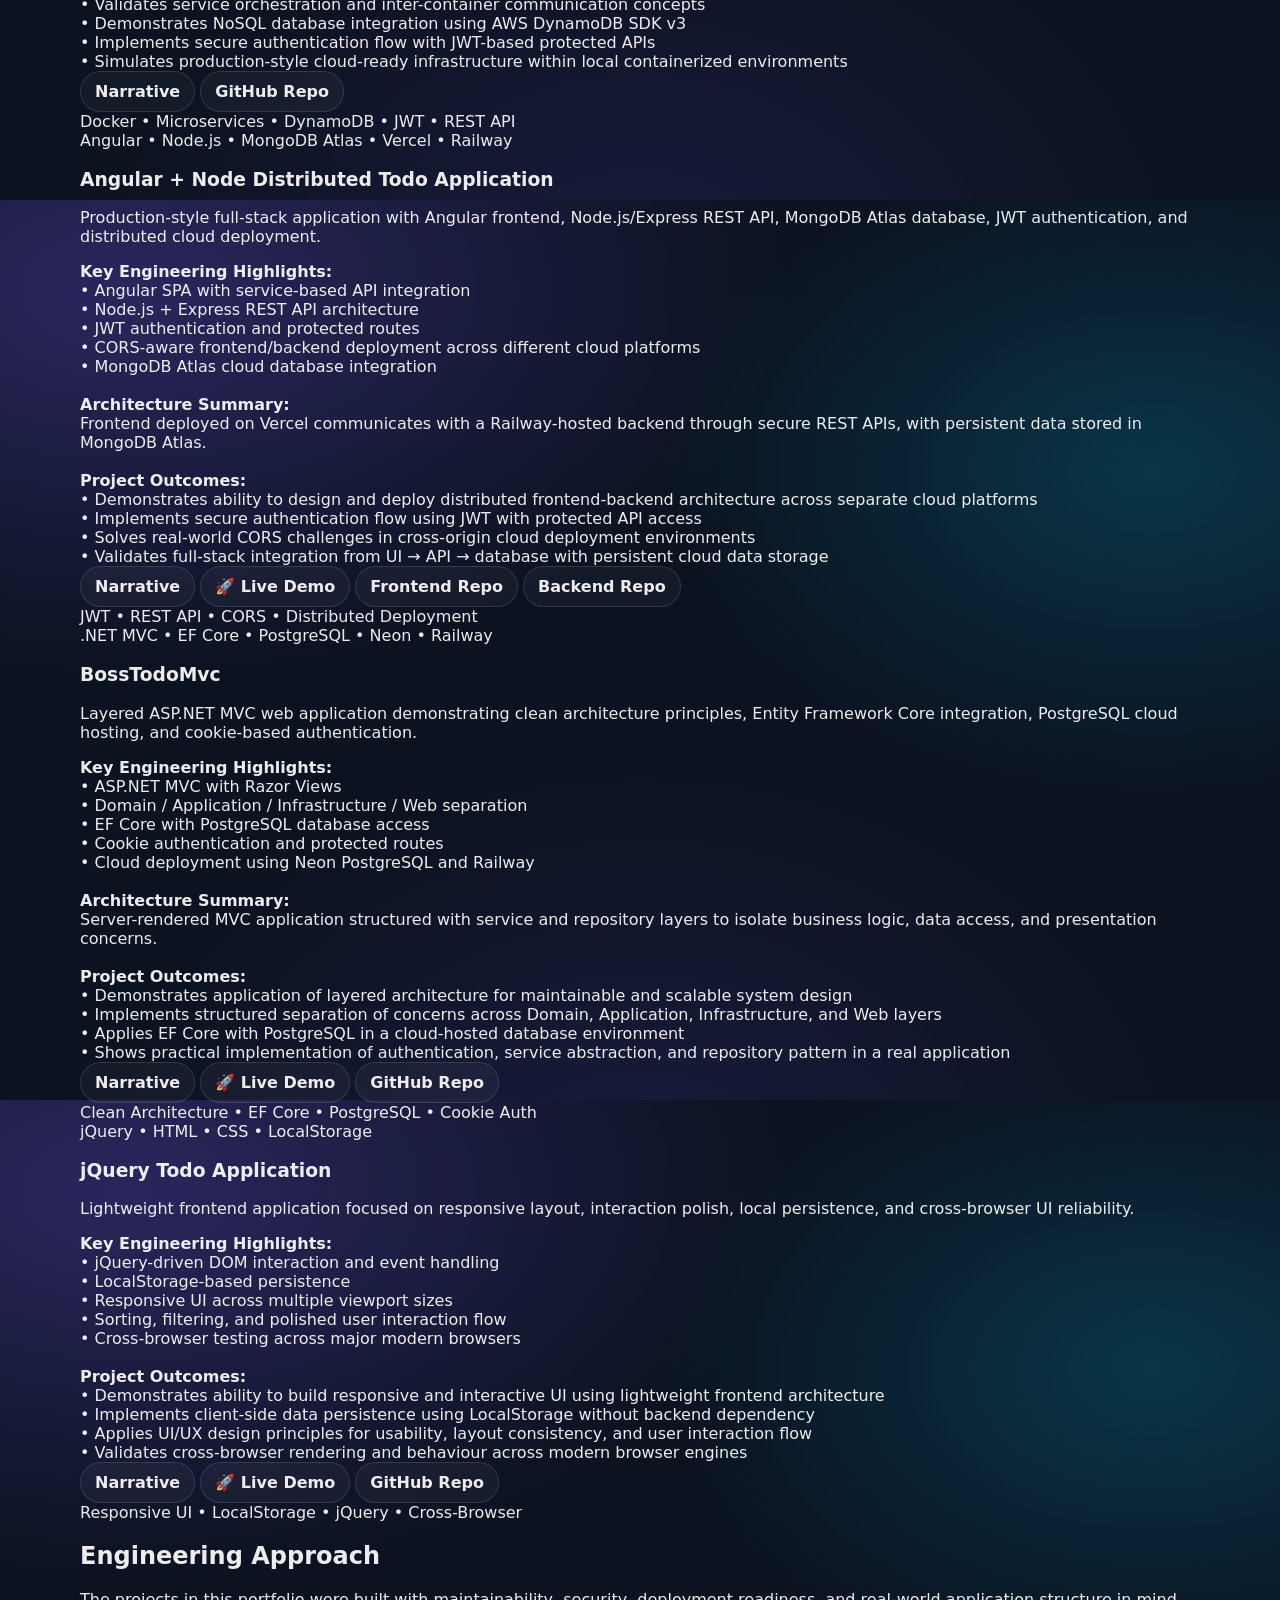
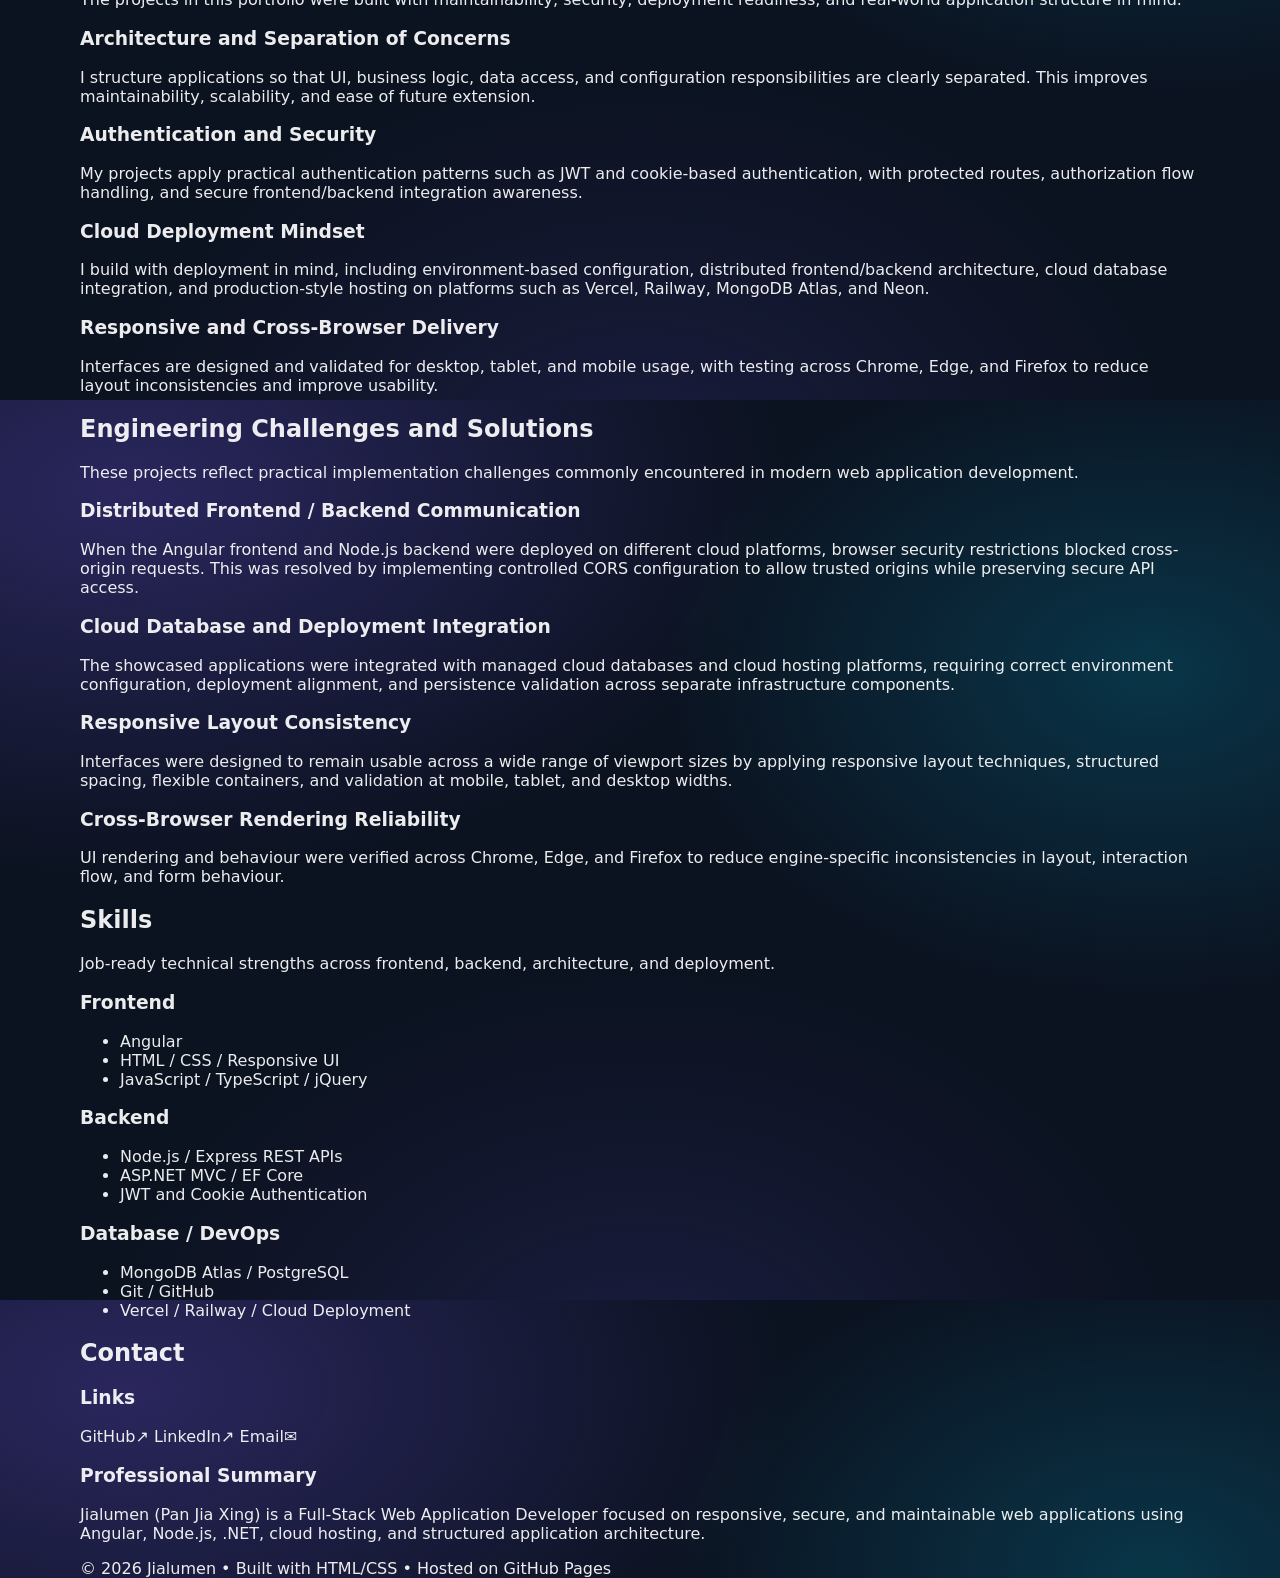
==== commit d71da6fa: "Add microservices todo platform project to portfolio" ====
--- a/index.html
+++ b/index.html
@@ -155,7 +155,63 @@
         </div>
 
         <div class="grid cards">
-          <!-- Project 1 -->
+        <!-- Project 1 -->
+        <article class="card">
+          <div class="card-top">
+            <div class="tag">Angular • Node.js • Docker • Docker Compose • DynamoDB</div>
+            <h3>Full-Stack Microservices Todo Platform</h3>
+
+            <p class="muted">
+              Containerized full-stack microservices platform built with Angular, Node.js, Express,
+              Docker Compose, and AWS DynamoDB Local, demonstrating distributed architecture,
+              infrastructure orchestration, and cloud-ready backend services.
+            </p>
+
+            <div>
+              <b>Key Engineering Highlights:</b><br />
+              • Angular SPA with service-based frontend architecture<br />
+              • Node.js + Express REST API backend service<br />
+              • Dockerized backend infrastructure with Docker Compose orchestration<br />
+              • AWS DynamoDB Local integration using AWS SDK v3<br />
+              • JWT authentication and protected API routes<br />
+              • Monorepo architecture with centralized infrastructure management<br />
+              • Persistent Docker volume configuration for database storage<br />
+              • Retry logic and automated DynamoDB table initialization
+              <br /><br />
+
+              <b>Architecture Summary:</b><br />
+              Angular frontend communicates with a containerized Node.js backend through REST APIs,
+              while DynamoDB Local runs as an isolated Docker service managed through Docker Compose orchestration
+              within a monorepo-based microservices architecture.
+              <br /><br />
+
+              <b>Project Outcomes:</b><br />
+              • Demonstrates practical understanding of distributed frontend-backend system architecture<br />
+              • Implements containerized infrastructure using Docker and Docker Compose<br />
+              • Validates service orchestration and inter-container communication concepts<br />
+              • Demonstrates NoSQL database integration using AWS DynamoDB SDK v3<br />
+              • Implements secure authentication flow with JWT-based protected APIs<br />
+              • Simulates production-style cloud-ready infrastructure within local containerized environments
+            </div>
+          </div>
+
+          <div class="card-actions">
+            <a class="btn btn-primary btn-sm" href="projects/Microservices-Todo-System.html" target="_blank" rel="noopener noreferrer">
+              Narrative
+            </a>
+
+            <a class="btn btn-ghost btn-sm" href="https://github.com/Heng03a/microservices-todo-system#README.md" target="_blank" rel="noopener noreferrer">
+              GitHub Repo
+            </a>
+          </div>
+
+          <div class="card-foot">
+            <span class="foot-item">Docker • Microservices • DynamoDB • JWT • REST API</span>
+          </div>
+        </article>
+
+
+          <!-- Project 2 -->
           <article class="card">
             <div class="card-top">
               <div class="tag">Angular • Node.js • MongoDB Atlas • Vercel • Railway</div>
@@ -207,7 +263,7 @@
             </div>
           </article>
 
-          <!-- Project 2 -->
+          <!-- Project 3 -->
           <article class="card">
             <div class="card-top">
               <div class="tag">.NET MVC • EF Core • PostgreSQL • Neon • Railway</div>
@@ -256,7 +312,7 @@
             </div>
           </article>
 
-          <!-- Project 3 -->
+          <!-- Project 4 -->
           <article class="card">
             <div class="card-top">
               <div class="tag">jQuery • HTML • CSS • LocalStorage</div>
--- a/assets/css/style.css
+++ b/assets/css/style.css
@@ -91,11 +91,11 @@
   border: 1px solid var(--border);
   background: rgba(255,255,255,0.04);
 }
-.btn:hover{ background: rgba(255,255,255,0.07); }
+.btn:hover{ background: linear-gradient(135deg, rgba(164,92,255,0.95), rgba(164,212,255,0.75));
 .btn-primary{
   border-color: rgba(124,92,255,0.45);
   background: linear-gradient(135deg, rgba(124,92,255,0.95), rgba(0,212,255,0.75));
-  color: #0b1220;
+  color: white;
 }
 .btn-ghost{
   color: var(--text);
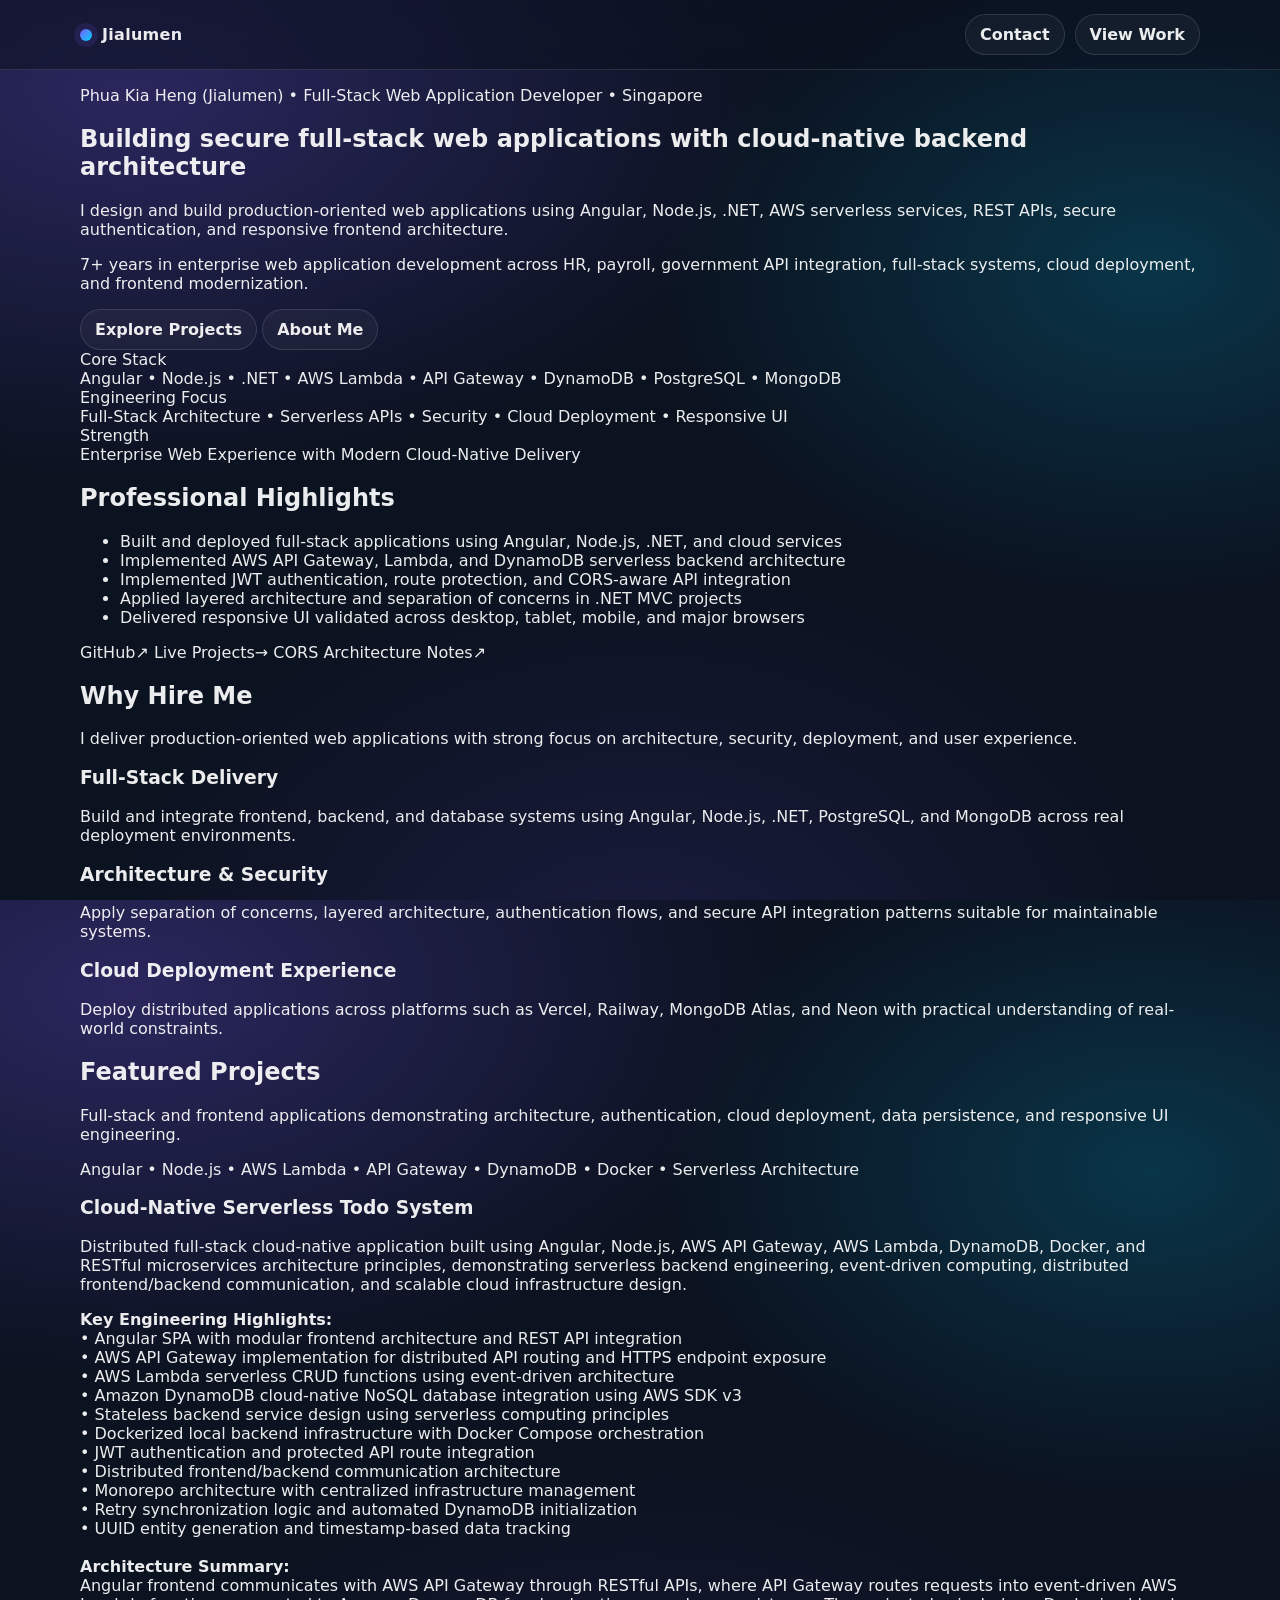
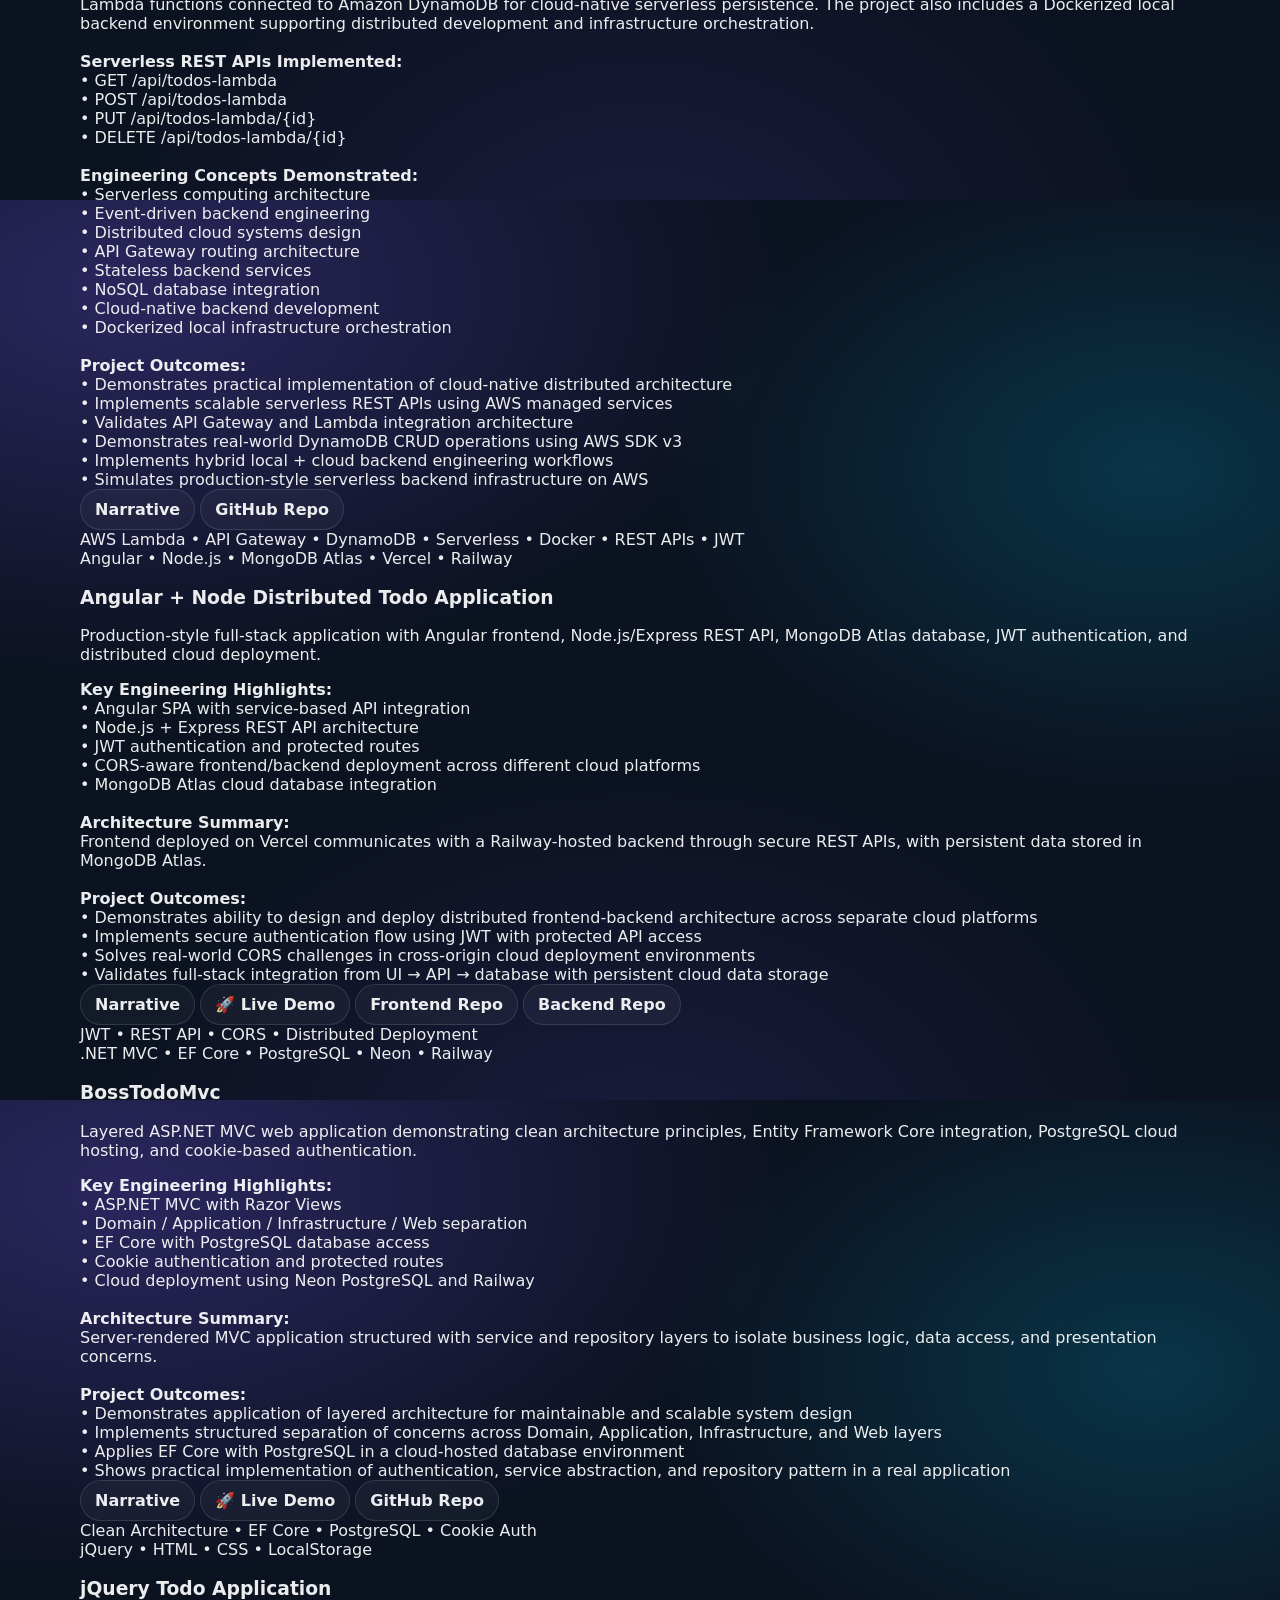
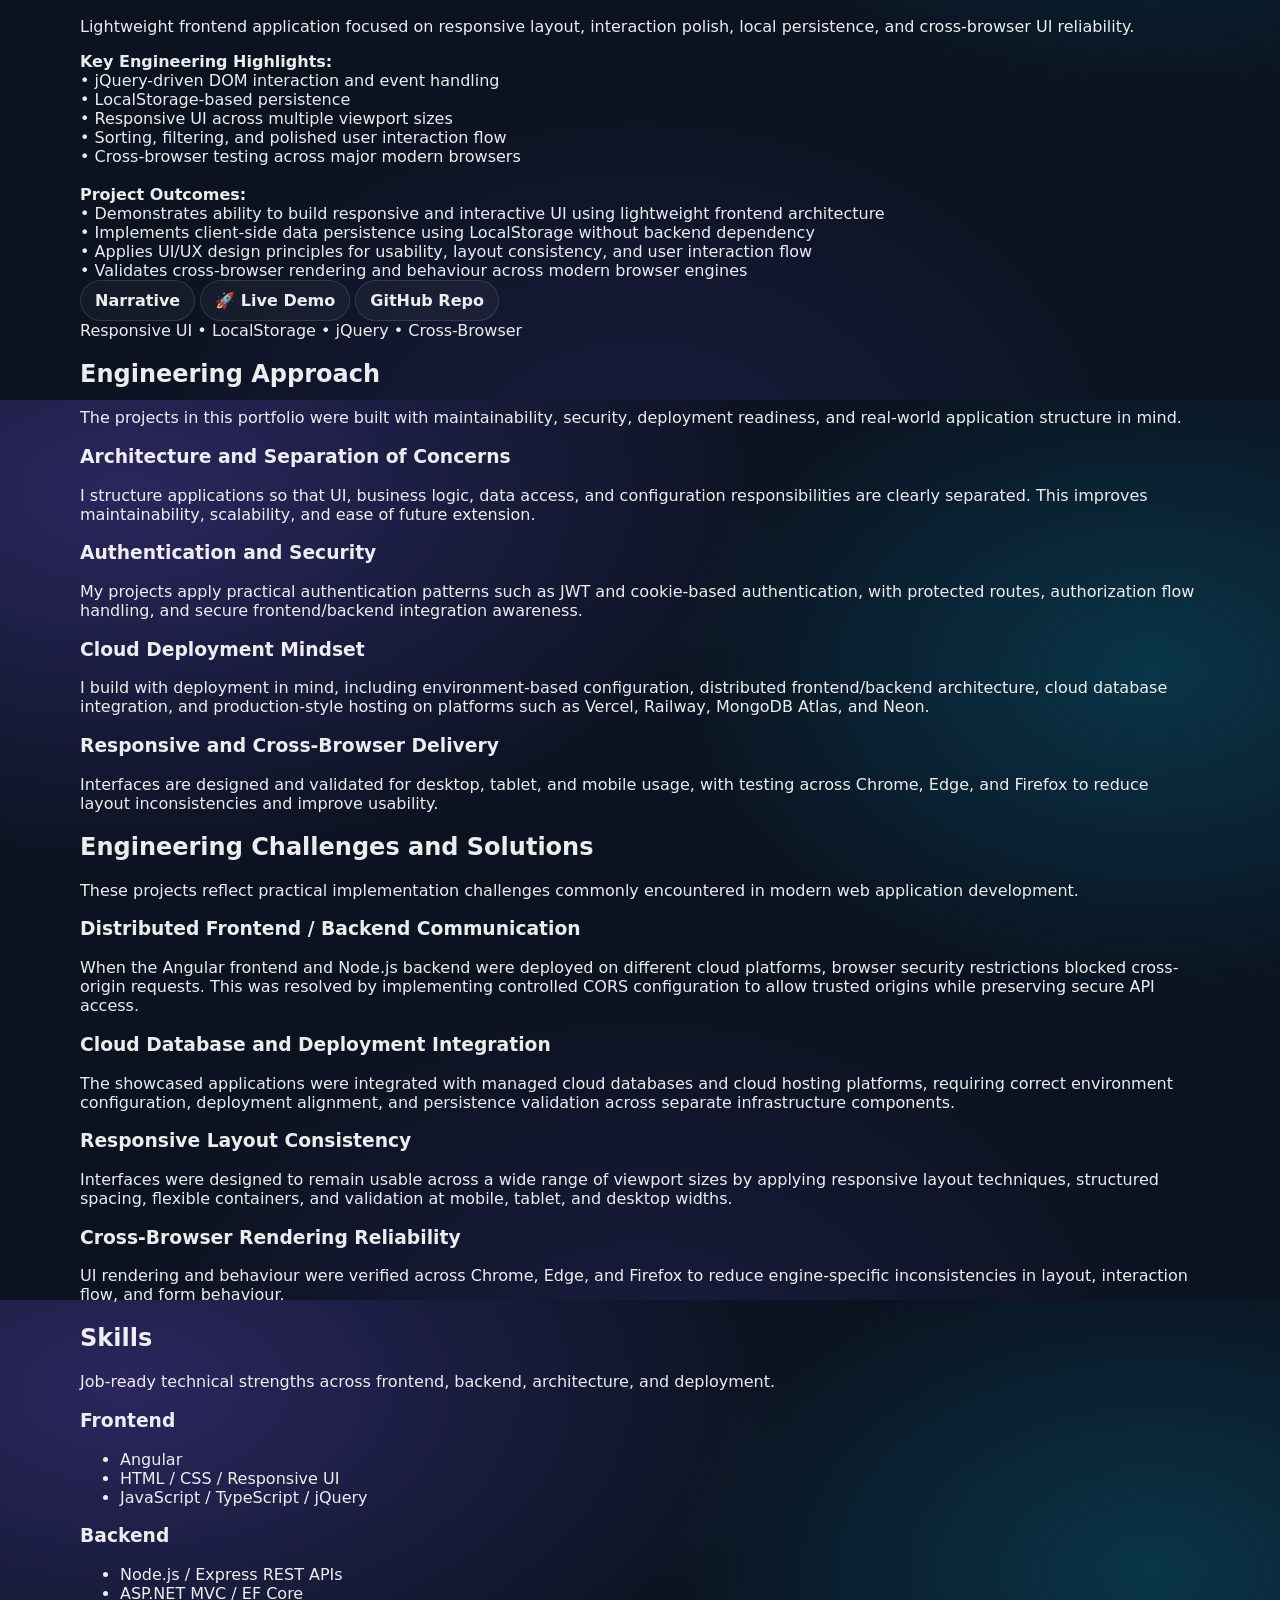
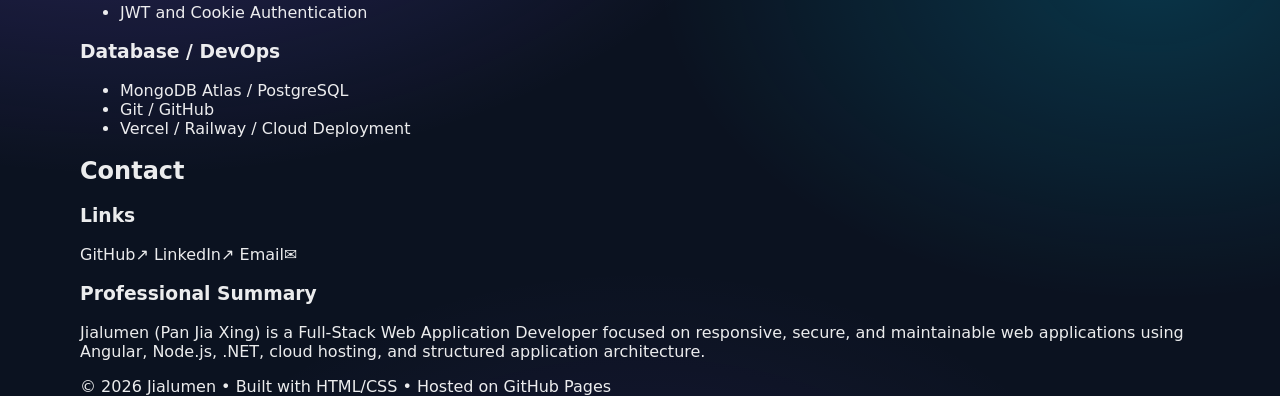
==== commit 4c167458: "Upgrade portfolio with AWS serverless architecture and cloud-native backend project enhancements" ====
--- a/index.html
+++ b/index.html
@@ -36,73 +36,76 @@
   </header>
 
   <main id="top">
-    <!-- Hero -->
-    <section class="hero">
-      <div class="container hero-grid">
-        <div class="hero-left">
-          <p class="pill">Phua  Kia Heng (Jialumen) • Full-Stack Web Application Developer • Singapore</p>
-
-          <h1 class="hero-title">
-            Building secure, responsive, cloud-deployed web applications with Angular, Node.js, and .NET
-          </h1>
-
-          <p class="hero-subtitle">
-            I design and build production-oriented web applications with clean architecture, secure authentication,
-            API-driven frontend/backend separation, cloud deployment, and responsive UI across devices and browsers.
-          </p>
-
-<p class="hero-subtitle">
-          7+ years in web application development across enterprise payroll, HR systems, 
-          modern full-stack applications, and frontend modernization.
-</p>
-          <div class="hero-cta">
-            <a class="btn btn-primary" href="#projects">Explore Projects</a>
-            <a class="btn btn-ghost" href="About_Me.html" target="_blank" rel="noopener noreferrer">About Me</a>
-          </div>
-
-          <div class="hero-meta">
-            <div class="meta-card">
-              <div class="meta-label">Core Stack</div>
-              <div class="meta-value">Angular • Node.js • .NET • PostgreSQL • MongoDB</div>
-            </div>
-            <div class="meta-card">
-              <div class="meta-label">Engineering Focus</div>
-              <div class="meta-value">Architecture • Security • Deployment • Responsive UI</div>
-            </div>
-            <div class="meta-card">
-              <div class="meta-label">Strength</div>
-              <div class="meta-value">Full-Stack Delivery with Real Deployment Experience</div>
-            </div>
-          </div>
-        </div>
-
-        <aside class="hero-right" aria-label="Highlights">
-          <div class="panel">
-            <h2 class="panel-title">Professional Highlights</h2>
-            <ul class="checklist">
-              <li>Built and deployed full-stack cloud-hosted web applications</li>
-              <li>Implemented JWT authentication, route protection, and CORS-aware API integration</li>
-              <li>Applied layered architecture and separation of concerns in .NET MVC projects</li>
-              <li>Delivered responsive UI validated across desktop, tablet, mobile, and major browsers</li>
-            </ul>
-
-            <div class="panel-links">
-              <a class="link-row" href="https://github.com/Heng03a" target="_blank" rel="noreferrer">
-                <span>GitHub</span><span class="arrow">↗</span>
-              </a>
-              <a class="link-row" href="#projects">
-                <span>Live Projects</span><span class="arrow">→</span>
-              </a>
-              <a class="link-row" href="Distributed_CORS.html" target="_blank" rel="noopener noreferrer">
-                <span>CORS Architecture Notes</span><span class="arrow">↗</span>
-              </a>
-            </div>
-          </div>
-        </aside>
-      </div>
-    </section>
-
-    <section id="why-hire-me" class="section section-alt">
+  <!-- Hero -->
+  <section class="hero">
+    <div class="container hero-grid">
+      <div class="hero-left">
+        <p class="pill">Phua Kia Heng (Jialumen) • Full-Stack Web Application Developer • Singapore</p>
+
+        <h1 class="hero-title">
+          Building secure full-stack web applications with cloud-native backend architecture
+        </h1>
+
+        <p class="hero-subtitle">
+          I design and build production-oriented web applications using Angular, Node.js, .NET,
+          AWS serverless services, REST APIs, secure authentication, and responsive frontend architecture.
+        </p>
+
+        <p class="hero-subtitle">
+          7+ years in enterprise web application development across HR, payroll, government API integration,
+          full-stack systems, cloud deployment, and frontend modernization.
+        </p>
+
+        <div class="hero-cta">
+          <a class="btn btn-primary" href="#projects">Explore Projects</a>
+          <a class="btn btn-ghost" href="About_Me.html" target="_blank" rel="noopener noreferrer">About Me</a>
+        </div>
+
+        <div class="hero-meta">
+          <div class="meta-card">
+            <div class="meta-label">Core Stack</div>
+            <div class="meta-value">Angular • Node.js • .NET • AWS Lambda • API Gateway • DynamoDB • PostgreSQL • MongoDB</div>
+          </div>
+          <div class="meta-card">
+            <div class="meta-label">Engineering Focus</div>
+            <div class="meta-value">Full-Stack Architecture • Serverless APIs • Security • Cloud Deployment • Responsive UI</div>
+          </div>
+          <div class="meta-card">
+            <div class="meta-label">Strength</div>
+            <div class="meta-value">Enterprise Web Experience with Modern Cloud-Native Delivery</div>
+          </div>
+        </div>
+      </div>
+
+      <aside class="hero-right" aria-label="Highlights">
+        <div class="panel">
+          <h2 class="panel-title">Professional Highlights</h2>
+          <ul class="checklist">
+            <li>Built and deployed full-stack applications using Angular, Node.js, .NET, and cloud services</li>
+            <li>Implemented AWS API Gateway, Lambda, and DynamoDB serverless backend architecture</li>
+            <li>Implemented JWT authentication, route protection, and CORS-aware API integration</li>
+            <li>Applied layered architecture and separation of concerns in .NET MVC projects</li>
+            <li>Delivered responsive UI validated across desktop, tablet, mobile, and major browsers</li>
+          </ul>
+
+          <div class="panel-links">
+            <a class="link-row" href="https://github.com/Heng03a" target="_blank" rel="noreferrer">
+              <span>GitHub</span><span class="arrow">↗</span>
+            </a>
+            <a class="link-row" href="#projects">
+              <span>Live Projects</span><span class="arrow">→</span>
+            </a>
+            <a class="link-row" href="Distributed_CORS.html" target="_blank" rel="noopener noreferrer">
+              <span>CORS Architecture Notes</span><span class="arrow">↗</span>
+            </a>
+          </div>
+        </div>
+      </aside>
+    </div>
+  </section>
+
+
+  <section id="why-hire-me" class="section section-alt">
   <div class="container">
 
     <div class="section-head">
@@ -155,60 +158,86 @@
         </div>
 
         <div class="grid cards">
-        <!-- Project 1 -->
-        <article class="card">
-          <div class="card-top">
-            <div class="tag">Angular • Node.js • Docker • Docker Compose • DynamoDB</div>
-            <h3>Full-Stack Microservices Todo Platform</h3>
-
-            <p class="muted">
-              Containerized full-stack microservices platform built with Angular, Node.js, Express,
-              Docker Compose, and AWS DynamoDB Local, demonstrating distributed architecture,
-              infrastructure orchestration, and cloud-ready backend services.
-            </p>
-
-            <div>
-              <b>Key Engineering Highlights:</b><br />
-              • Angular SPA with service-based frontend architecture<br />
-              • Node.js + Express REST API backend service<br />
-              • Dockerized backend infrastructure with Docker Compose orchestration<br />
-              • AWS DynamoDB Local integration using AWS SDK v3<br />
-              • JWT authentication and protected API routes<br />
-              • Monorepo architecture with centralized infrastructure management<br />
-              • Persistent Docker volume configuration for database storage<br />
-              • Retry logic and automated DynamoDB table initialization
-              <br /><br />
-
-              <b>Architecture Summary:</b><br />
-              Angular frontend communicates with a containerized Node.js backend through REST APIs,
-              while DynamoDB Local runs as an isolated Docker service managed through Docker Compose orchestration
-              within a monorepo-based microservices architecture.
-              <br /><br />
-
-              <b>Project Outcomes:</b><br />
-              • Demonstrates practical understanding of distributed frontend-backend system architecture<br />
-              • Implements containerized infrastructure using Docker and Docker Compose<br />
-              • Validates service orchestration and inter-container communication concepts<br />
-              • Demonstrates NoSQL database integration using AWS DynamoDB SDK v3<br />
-              • Implements secure authentication flow with JWT-based protected APIs<br />
-              • Simulates production-style cloud-ready infrastructure within local containerized environments
-            </div>
-          </div>
-
-          <div class="card-actions">
-            <a class="btn btn-primary btn-sm" href="projects/Microservices-Todo-System.html" target="_blank" rel="noopener noreferrer">
-              Narrative
-            </a>
-
-            <a class="btn btn-ghost btn-sm" href="https://github.com/Heng03a/microservices-todo-system#README.md" target="_blank" rel="noopener noreferrer">
-              GitHub Repo
-            </a>
-          </div>
-
-          <div class="card-foot">
-            <span class="foot-item">Docker • Microservices • DynamoDB • JWT • REST API</span>
-          </div>
-        </article>
+            <!-- Project 1 -->
+          <article class="card">
+            <div class="card-top">
+              <div class="tag">Angular • Node.js • AWS Lambda • API Gateway • DynamoDB • Docker • Serverless Architecture</div>
+
+              <h3>Cloud-Native Serverless Todo System</h3>
+
+              <p class="muted">
+                Distributed full-stack cloud-native application built using Angular, Node.js,
+                AWS API Gateway, AWS Lambda, DynamoDB, Docker, and RESTful microservices architecture principles,
+                demonstrating serverless backend engineering, event-driven computing,
+                distributed frontend/backend communication, and scalable cloud infrastructure design.
+              </p>
+
+              <div>
+                <b>Key Engineering Highlights:</b><br />
+                • Angular SPA with modular frontend architecture and REST API integration<br />
+                • AWS API Gateway implementation for distributed API routing and HTTPS endpoint exposure<br />
+                • AWS Lambda serverless CRUD functions using event-driven architecture<br />
+                • Amazon DynamoDB cloud-native NoSQL database integration using AWS SDK v3<br />
+                • Stateless backend service design using serverless computing principles<br />
+                • Dockerized local backend infrastructure with Docker Compose orchestration<br />
+                • JWT authentication and protected API route integration<br />
+                • Distributed frontend/backend communication architecture<br />
+                • Monorepo architecture with centralized infrastructure management<br />
+                • Retry synchronization logic and automated DynamoDB initialization<br />
+                • UUID entity generation and timestamp-based data tracking
+                <br /><br />
+
+                <b>Architecture Summary:</b><br />
+                Angular frontend communicates with AWS API Gateway through RESTful APIs,
+                where API Gateway routes requests into event-driven AWS Lambda functions connected to Amazon DynamoDB
+                for cloud-native serverless persistence. The project also includes a Dockerized local backend
+                environment supporting distributed development and infrastructure orchestration.
+                <br /><br />
+
+                <b>Serverless REST APIs Implemented:</b><br />
+                • GET /api/todos-lambda<br />
+                • POST /api/todos-lambda<br />
+                • PUT /api/todos-lambda/{id}<br />
+                • DELETE /api/todos-lambda/{id}
+                <br /><br />
+
+                <b>Engineering Concepts Demonstrated:</b><br />
+                • Serverless computing architecture<br />
+                • Event-driven backend engineering<br />
+                • Distributed cloud systems design<br />
+                • API Gateway routing architecture<br />
+                • Stateless backend services<br />
+                • NoSQL database integration<br />
+                • Cloud-native backend development<br />
+                • Dockerized local infrastructure orchestration
+                <br /><br />
+
+                <b>Project Outcomes:</b><br />
+                • Demonstrates practical implementation of cloud-native distributed architecture<br />
+                • Implements scalable serverless REST APIs using AWS managed services<br />
+                • Validates API Gateway and Lambda integration architecture<br />
+                • Demonstrates real-world DynamoDB CRUD operations using AWS SDK v3<br />
+                • Implements hybrid local + cloud backend engineering workflows<br />
+                • Simulates production-style serverless backend infrastructure on AWS
+              </div>
+            </div>
+
+            <div class="card-actions">
+              <a class="btn btn-primary btn-sm" href="projects/microservices-todo-system.html" target="_blank" rel="noopener noreferrer">
+                Narrative
+              </a>
+
+              <a class="btn btn-ghost btn-sm" href="https://github.com/Heng03a/microservices-todo-system#README.md" target="_blank" rel="noopener noreferrer">
+                GitHub Repo
+              </a>
+            </div>
+
+            <div class="card-foot">
+              <span class="foot-item">
+                AWS Lambda • API Gateway • DynamoDB • Serverless • Docker • REST APIs • JWT
+              </span>
+            </div>
+          </article>
 
 
           <!-- Project 2 -->
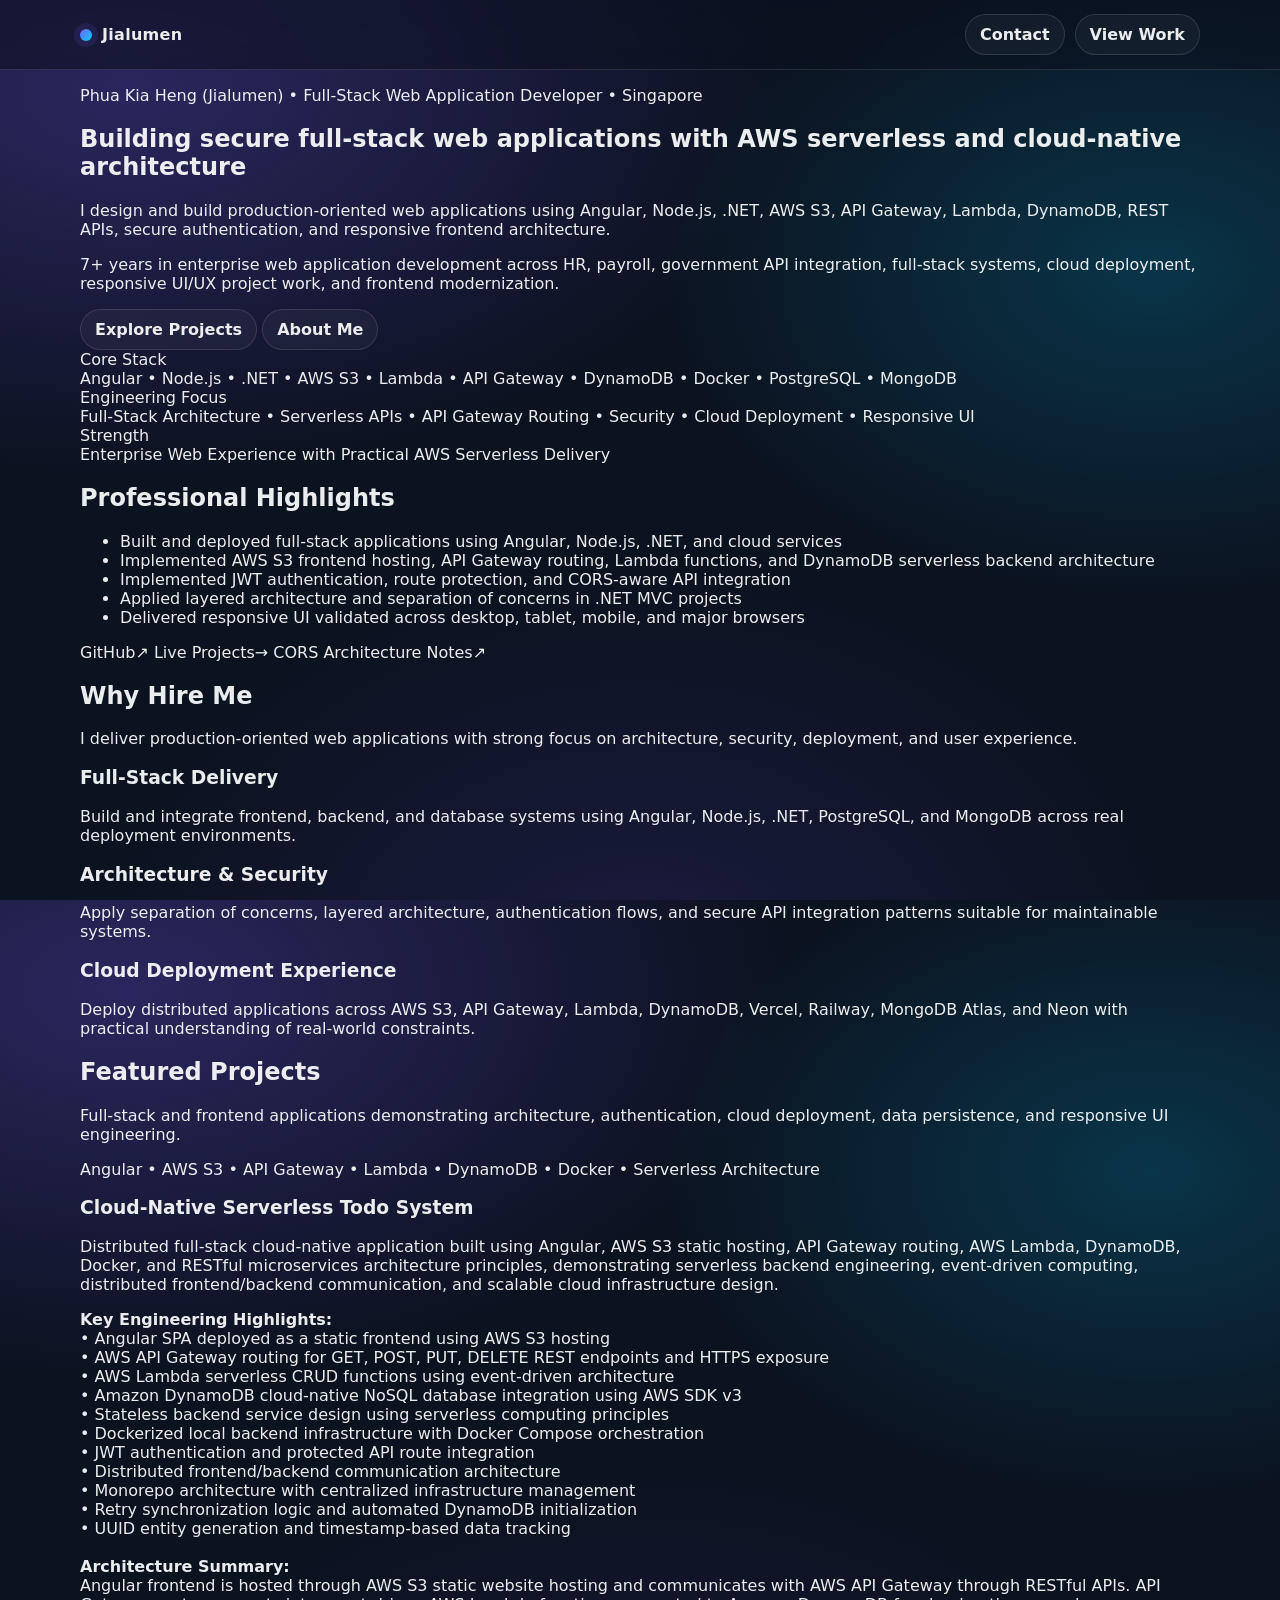
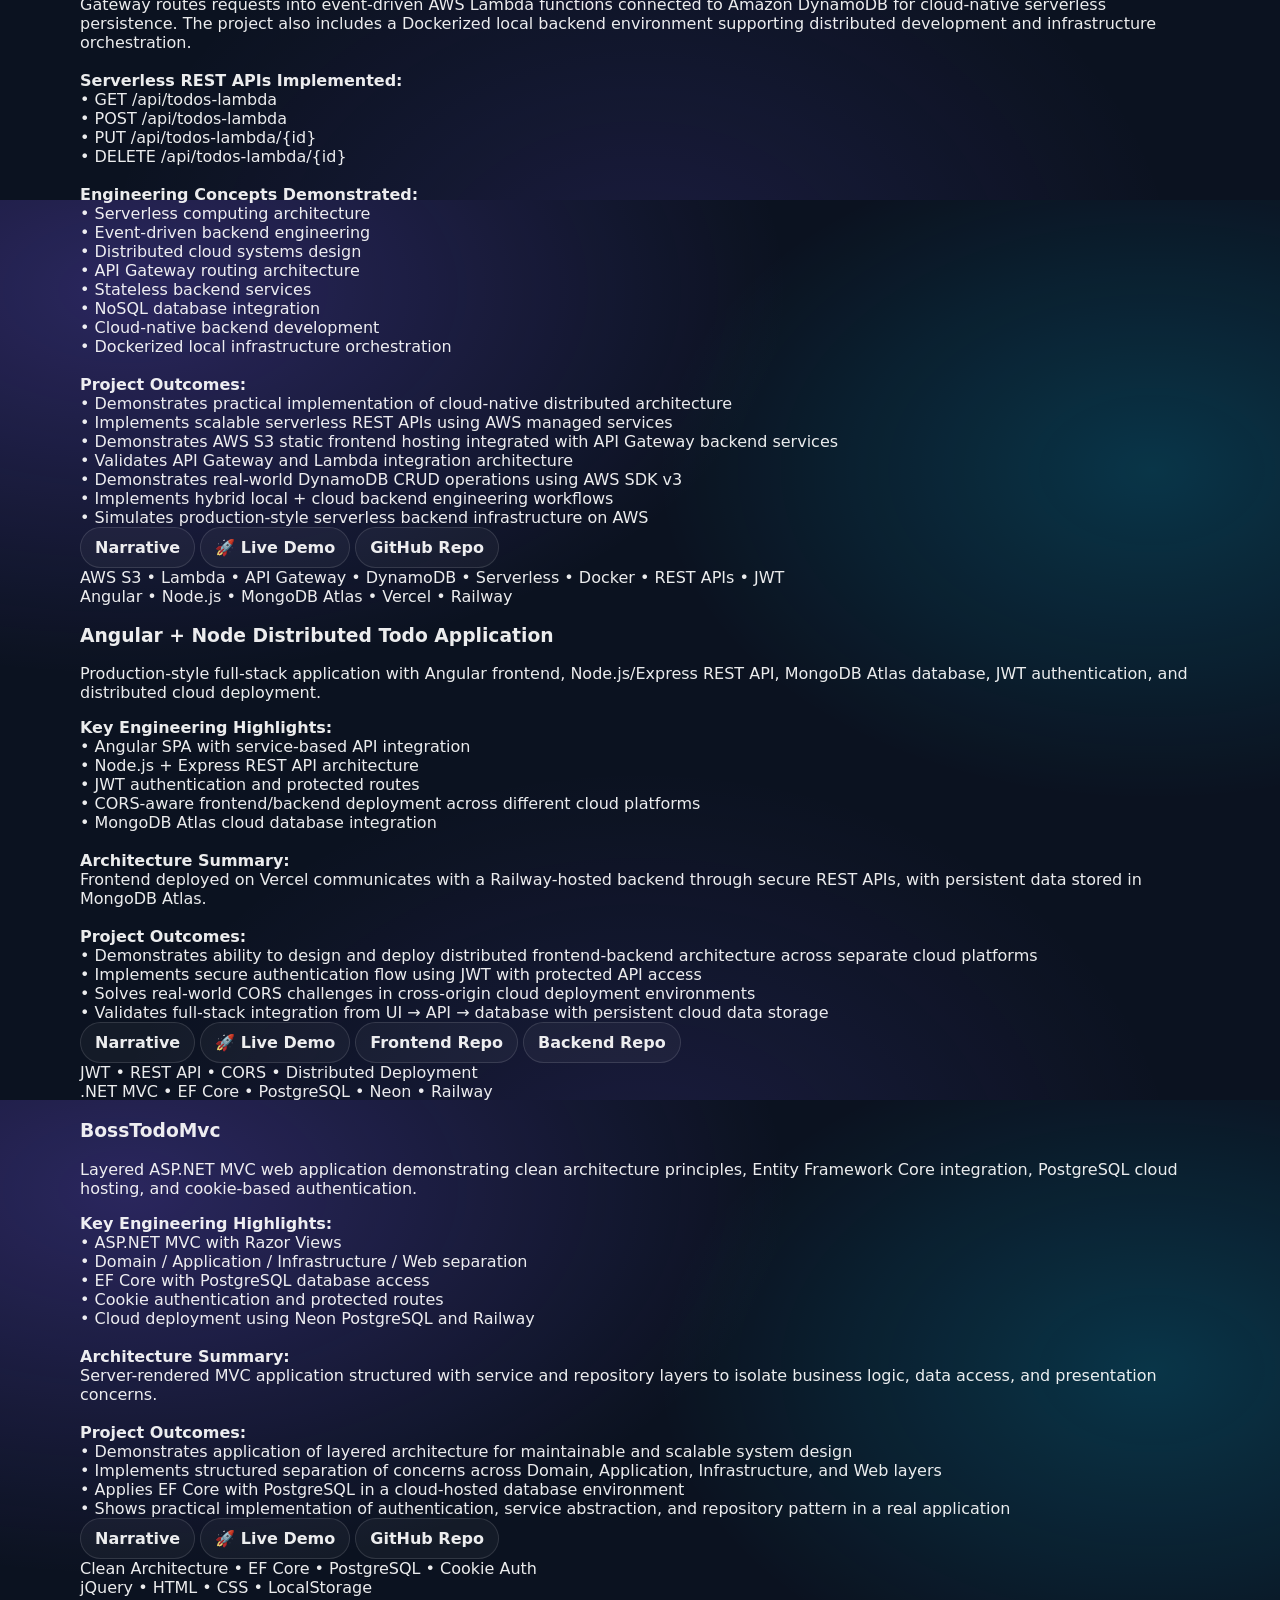
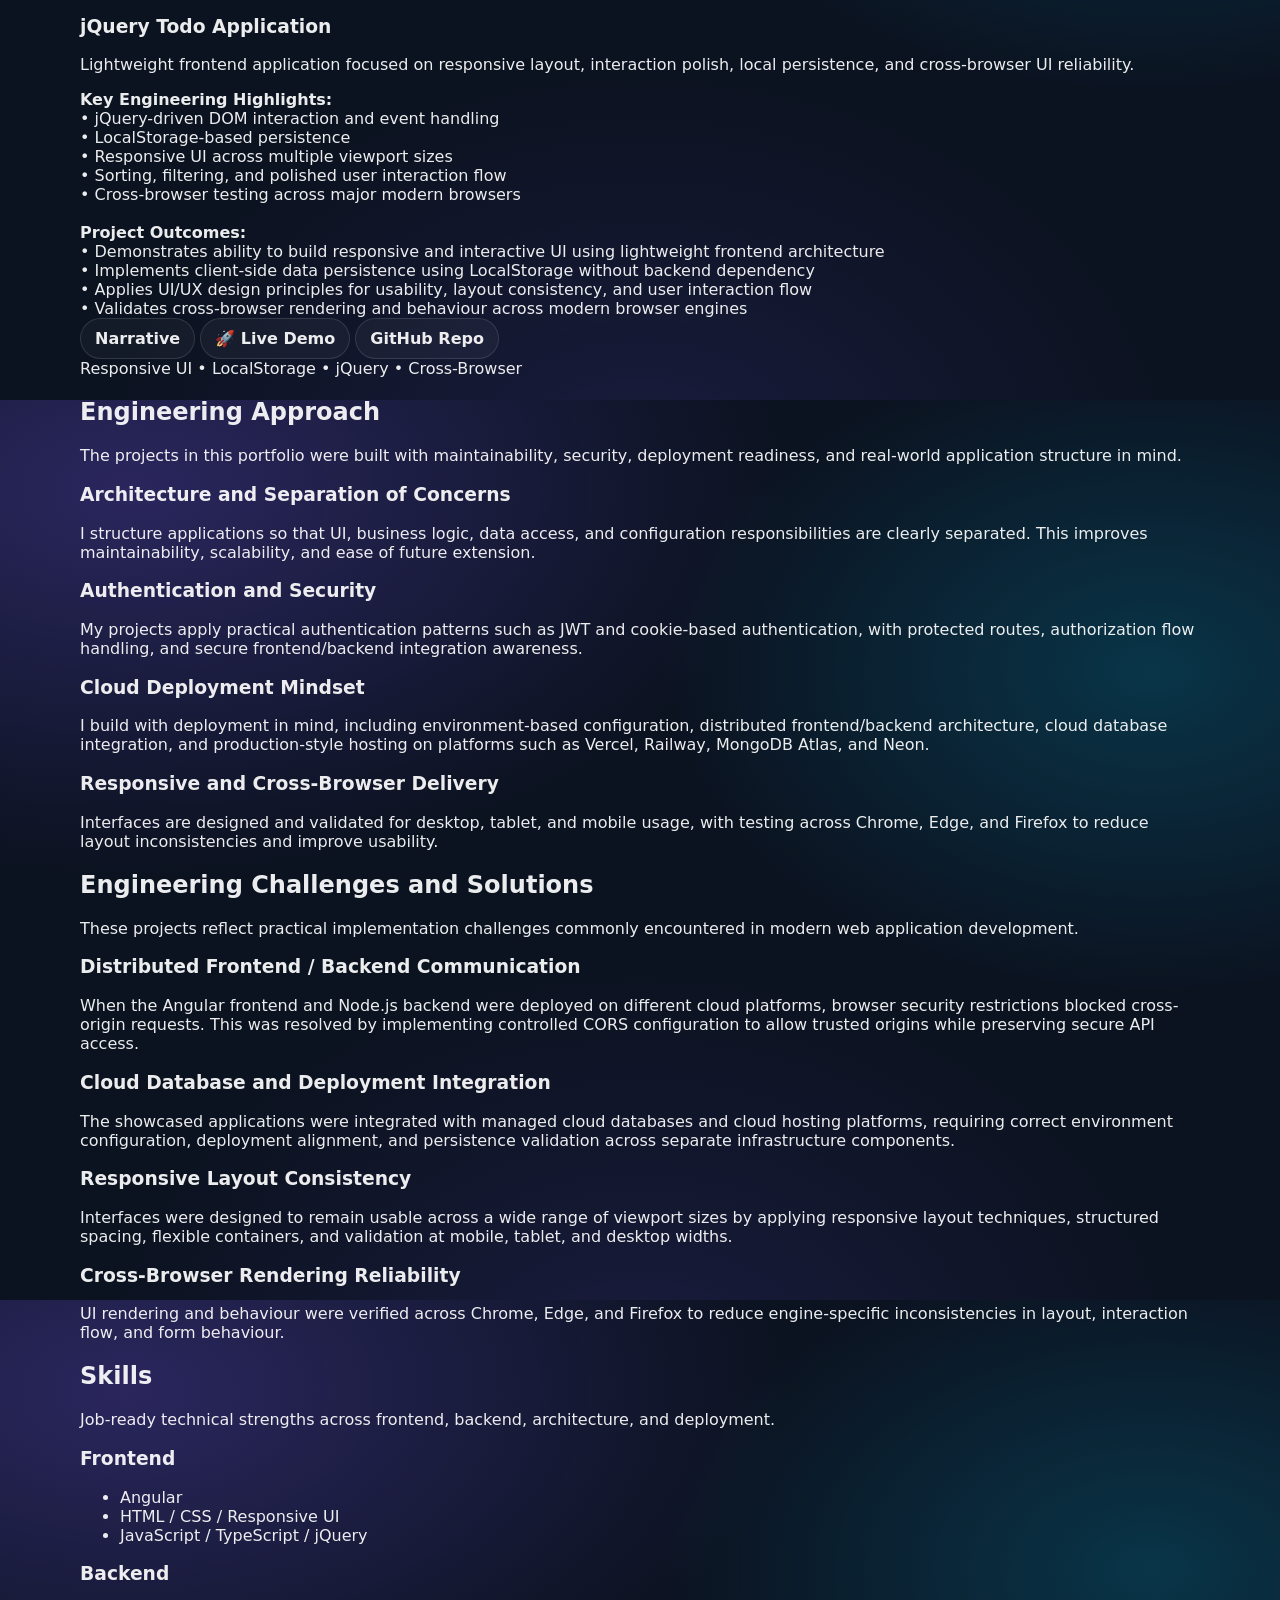
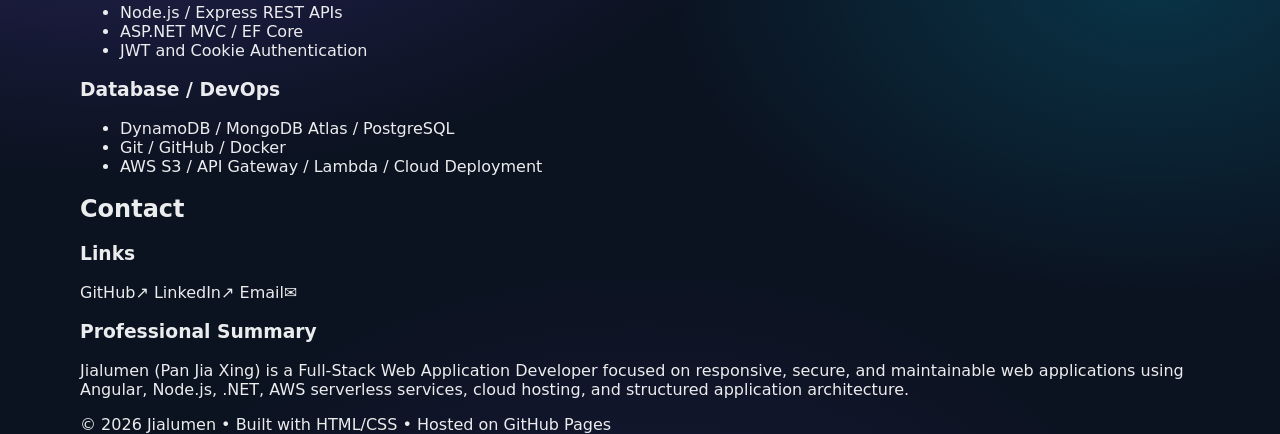
==== commit 7e7b1d47: "Upgrade portfolio with AWS serverless architecture and cloud-native backend project enhancements" ====
--- a/index.html
+++ b/index.html
@@ -5,7 +5,7 @@
   <meta name="viewport" content="width=device-width, initial-scale=1" />
   <meta
     name="description"
-    content="Jialumen (Phua Kia Heng) — Full-Stack Web Application Developer portfolio featuring Angular, Node.js, .NET, cloud deployment, authentication, clean architecture, and responsive UI engineering."
+    content="Jialumen (Phua Kia Heng) — Full-Stack Web Application Developer portfolio featuring Angular, Node.js, .NET, AWS S3, API Gateway, Lambda, DynamoDB, Docker, authentication, clean architecture, and responsive UI engineering."
   />
   <title>Jialumen | Full-Stack Web Application Developer</title>
 
@@ -43,17 +43,18 @@
         <p class="pill">Phua Kia Heng (Jialumen) • Full-Stack Web Application Developer • Singapore</p>
 
         <h1 class="hero-title">
-          Building secure full-stack web applications with cloud-native backend architecture
+          Building secure full-stack web applications with AWS serverless and cloud-native architecture
         </h1>
 
         <p class="hero-subtitle">
           I design and build production-oriented web applications using Angular, Node.js, .NET,
-          AWS serverless services, REST APIs, secure authentication, and responsive frontend architecture.
+          AWS S3, API Gateway, Lambda, DynamoDB, REST APIs, secure authentication,
+          and responsive frontend architecture.
         </p>
 
         <p class="hero-subtitle">
           7+ years in enterprise web application development across HR, payroll, government API integration,
-          full-stack systems, cloud deployment, and frontend modernization.
+          full-stack systems, cloud deployment, responsive UI/UX project work, and frontend modernization.
         </p>
 
         <div class="hero-cta">
@@ -64,15 +65,15 @@
         <div class="hero-meta">
           <div class="meta-card">
             <div class="meta-label">Core Stack</div>
-            <div class="meta-value">Angular • Node.js • .NET • AWS Lambda • API Gateway • DynamoDB • PostgreSQL • MongoDB</div>
+            <div class="meta-value">Angular • Node.js • .NET • AWS S3 • Lambda • API Gateway • DynamoDB • Docker • PostgreSQL • MongoDB</div>
           </div>
           <div class="meta-card">
             <div class="meta-label">Engineering Focus</div>
-            <div class="meta-value">Full-Stack Architecture • Serverless APIs • Security • Cloud Deployment • Responsive UI</div>
+            <div class="meta-value">Full-Stack Architecture • Serverless APIs • API Gateway Routing • Security • Cloud Deployment • Responsive UI</div>
           </div>
           <div class="meta-card">
             <div class="meta-label">Strength</div>
-            <div class="meta-value">Enterprise Web Experience with Modern Cloud-Native Delivery</div>
+            <div class="meta-value">Enterprise Web Experience with Practical AWS Serverless Delivery</div>
           </div>
         </div>
       </div>
@@ -82,7 +83,7 @@
           <h2 class="panel-title">Professional Highlights</h2>
           <ul class="checklist">
             <li>Built and deployed full-stack applications using Angular, Node.js, .NET, and cloud services</li>
-            <li>Implemented AWS API Gateway, Lambda, and DynamoDB serverless backend architecture</li>
+            <li>Implemented AWS S3 frontend hosting, API Gateway routing, Lambda functions, and DynamoDB serverless backend architecture</li>
             <li>Implemented JWT authentication, route protection, and CORS-aware API integration</li>
             <li>Applied layered architecture and separation of concerns in .NET MVC projects</li>
             <li>Delivered responsive UI validated across desktop, tablet, mobile, and major browsers</li>
@@ -137,8 +138,8 @@
       <div class="mini-card">
         <h3>Cloud Deployment Experience</h3>
         <p class="muted">
-          Deploy distributed applications across platforms such as Vercel, Railway,
-          MongoDB Atlas, and Neon with practical understanding of real-world constraints.
+          Deploy distributed applications across AWS S3, API Gateway, Lambda, DynamoDB,
+          Vercel, Railway, MongoDB Atlas, and Neon with practical understanding of real-world constraints.
         </p>
       </div>
 
@@ -161,21 +162,21 @@
             <!-- Project 1 -->
           <article class="card">
             <div class="card-top">
-              <div class="tag">Angular • Node.js • AWS Lambda • API Gateway • DynamoDB • Docker • Serverless Architecture</div>
+              <div class="tag">Angular • AWS S3 • API Gateway • Lambda • DynamoDB • Docker • Serverless Architecture</div>
 
               <h3>Cloud-Native Serverless Todo System</h3>
 
               <p class="muted">
-                Distributed full-stack cloud-native application built using Angular, Node.js,
-                AWS API Gateway, AWS Lambda, DynamoDB, Docker, and RESTful microservices architecture principles,
+                Distributed full-stack cloud-native application built using Angular, AWS S3 static hosting,
+                API Gateway routing, AWS Lambda, DynamoDB, Docker, and RESTful microservices architecture principles,
                 demonstrating serverless backend engineering, event-driven computing,
                 distributed frontend/backend communication, and scalable cloud infrastructure design.
               </p>
 
               <div>
                 <b>Key Engineering Highlights:</b><br />
-                • Angular SPA with modular frontend architecture and REST API integration<br />
-                • AWS API Gateway implementation for distributed API routing and HTTPS endpoint exposure<br />
+                • Angular SPA deployed as a static frontend using AWS S3 hosting<br />
+                • AWS API Gateway routing for GET, POST, PUT, DELETE REST endpoints and HTTPS exposure<br />
                 • AWS Lambda serverless CRUD functions using event-driven architecture<br />
                 • Amazon DynamoDB cloud-native NoSQL database integration using AWS SDK v3<br />
                 • Stateless backend service design using serverless computing principles<br />
@@ -188,10 +189,10 @@
                 <br /><br />
 
                 <b>Architecture Summary:</b><br />
-                Angular frontend communicates with AWS API Gateway through RESTful APIs,
-                where API Gateway routes requests into event-driven AWS Lambda functions connected to Amazon DynamoDB
-                for cloud-native serverless persistence. The project also includes a Dockerized local backend
-                environment supporting distributed development and infrastructure orchestration.
+                Angular frontend is hosted through AWS S3 static website hosting and communicates with AWS API Gateway
+                through RESTful APIs. API Gateway routes requests into event-driven AWS Lambda functions connected
+                to Amazon DynamoDB for cloud-native serverless persistence. The project also includes a Dockerized
+                local backend environment supporting distributed development and infrastructure orchestration.
                 <br /><br />
 
                 <b>Serverless REST APIs Implemented:</b><br />
@@ -215,6 +216,7 @@
                 <b>Project Outcomes:</b><br />
                 • Demonstrates practical implementation of cloud-native distributed architecture<br />
                 • Implements scalable serverless REST APIs using AWS managed services<br />
+                • Demonstrates AWS S3 static frontend hosting integrated with API Gateway backend services<br />
                 • Validates API Gateway and Lambda integration architecture<br />
                 • Demonstrates real-world DynamoDB CRUD operations using AWS SDK v3<br />
                 • Implements hybrid local + cloud backend engineering workflows<br />
@@ -226,6 +228,9 @@
               <a class="btn btn-primary btn-sm" href="projects/microservices-todo-system.html" target="_blank" rel="noopener noreferrer">
                 Narrative
               </a>
+              <a class="btn btn-ghost btn-sm" href="http://microservices-todo-frontend-phua-kia-heng.s3-website-us-east-1.amazonaws.com/#/login/" target="_blank" rel="noopener noreferrer">
+                🚀 Live Demo
+              </a>
 
               <a class="btn btn-ghost btn-sm" href="https://github.com/Heng03a/microservices-todo-system#README.md" target="_blank" rel="noopener noreferrer">
                 GitHub Repo
@@ -234,7 +239,7 @@
 
             <div class="card-foot">
               <span class="foot-item">
-                AWS Lambda • API Gateway • DynamoDB • Serverless • Docker • REST APIs • JWT
+                AWS S3 • Lambda • API Gateway • DynamoDB • Serverless • Docker • REST APIs • JWT
               </span>
             </div>
           </article>
@@ -515,9 +520,9 @@
           <div class="mini-card">
             <h3>Database / DevOps</h3>
             <ul class="bullets">
-              <li>MongoDB Atlas / PostgreSQL</li>
-              <li>Git / GitHub</li>
-              <li>Vercel / Railway / Cloud Deployment</li>
+              <li>DynamoDB / MongoDB Atlas / PostgreSQL</li>
+              <li>Git / GitHub / Docker</li>
+              <li>AWS S3 / API Gateway / Lambda / Cloud Deployment</li>
             </ul>
           </div>
         </div>
@@ -538,7 +543,7 @@
               <a class="link-row" href="https://github.com/Heng03a" target="_blank" rel="noreferrer">
                 <span>GitHub</span><span class="arrow">↗</span>
               </a>
-              <a class="link-row" href="https://www.linkedin.com/" target="_blank" rel="noreferrer">
+              <a class="link-row" href="https://www.linkedin.com/in/kia-heng-phua-2146a0404/" target="_blank" rel="noreferrer">
                 <span>LinkedIn</span><span class="arrow">↗</span>
               </a> 
               <a class="link-row" href="mailto:heng03a@gmail.com" target="_blank" rel="noreferrer">
@@ -551,8 +556,8 @@
             <h3>Professional Summary</h3>
             <p class="muted">
               Jialumen (Pan Jia Xing) is a Full-Stack Web Application Developer focused on responsive,
-              secure, and maintainable web applications using Angular, Node.js, .NET, cloud hosting,
-              and structured application architecture.
+              secure, and maintainable web applications using Angular, Node.js, .NET, AWS serverless services,
+              cloud hosting, and structured application architecture.
             </p>
           </div>
         </div>
